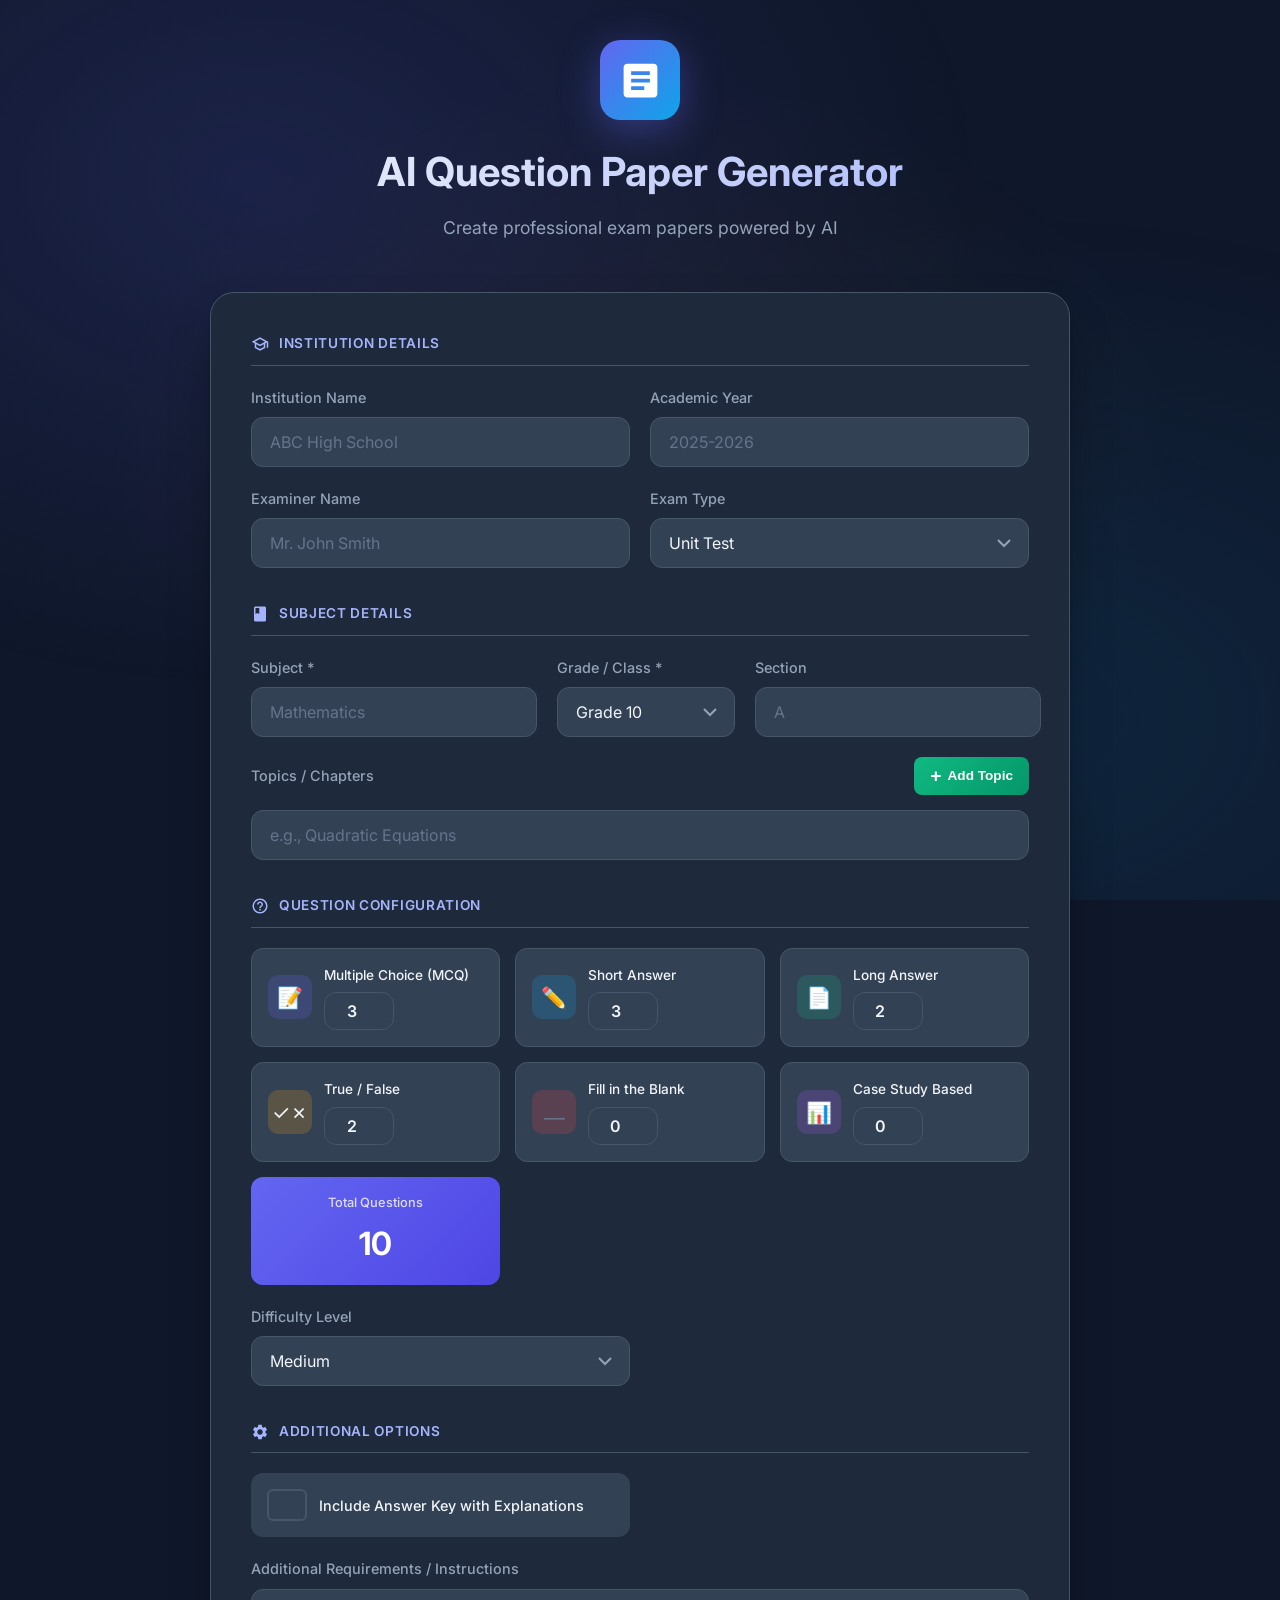
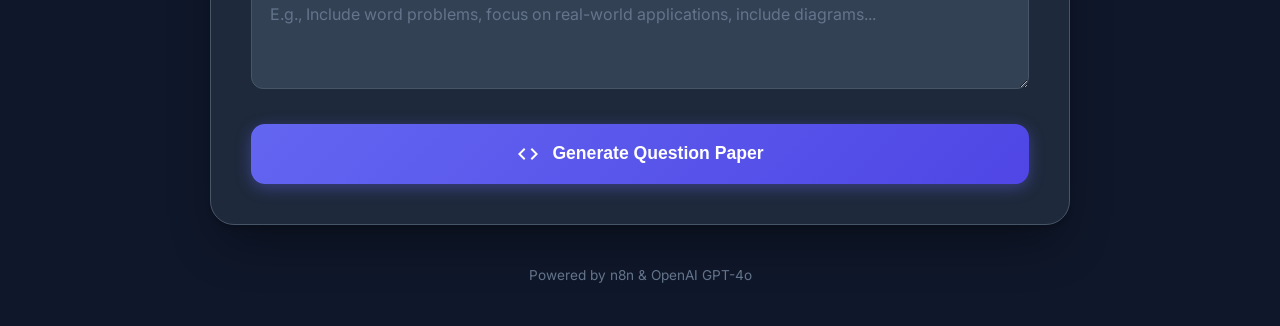
==== index.html @ 7b640a2a "Update webhook URL in index.html" ====
<!DOCTYPE html>
<html lang="en">

<head>
    <meta charset="UTF-8">
    <meta name="viewport" content="width=device-width, initial-scale=1.0">
    <title>AI Question Paper Generator</title>
    <link href="https://fonts.googleapis.com/css2?family=Inter:wght@300;400;500;600;700&display=swap" rel="stylesheet">
    <style>
        :root {
            --primary: #6366f1;
            --primary-dark: #4f46e5;
            --primary-light: #a5b4fc;
            --secondary: #0ea5e9;
            --accent: #f59e0b;
            --success: #10b981;
            --error: #ef4444;
            --bg-dark: #0f172a;
            --bg-card: #1e293b;
            --bg-input: #334155;
            --text-primary: #f1f5f9;
            --text-secondary: #94a3b8;
            --text-muted: #64748b;
            --border: #475569;
            --glow: rgba(99, 102, 241, 0.4);
        }

        * {
            margin: 0;
            padding: 0;
            box-sizing: border-box;
        }

        body {
            font-family: 'Inter', -apple-system, sans-serif;
            background: var(--bg-dark);
            min-height: 100vh;
            color: var(--text-primary);
            line-height: 1.6;
        }

        /* Animated Background */
        .bg-gradient {
            position: fixed;
            top: 0;
            left: 0;
            width: 100%;
            height: 100%;
            background:
                radial-gradient(ellipse at 20% 20%, rgba(99, 102, 241, 0.15) 0%, transparent 50%),
                radial-gradient(ellipse at 80% 80%, rgba(14, 165, 233, 0.1) 0%, transparent 50%),
                radial-gradient(ellipse at 50% 50%, rgba(245, 158, 11, 0.05) 0%, transparent 60%);
            z-index: -1;
            animation: gradientShift 15s ease infinite alternate;
        }

        @keyframes gradientShift {
            0% {
                opacity: 1;
            }

            50% {
                opacity: 0.8;
            }

            100% {
                opacity: 1;
            }
        }

        /* Container */
        .container {
            max-width: 900px;
            margin: 0 auto;
            padding: 40px 20px;
        }

        /* Header */
        .header {
            text-align: center;
            margin-bottom: 50px;
        }

        .logo {
            display: inline-flex;
            align-items: center;
            justify-content: center;
            width: 80px;
            height: 80px;
            background: linear-gradient(135deg, var(--primary) 0%, var(--secondary) 100%);
            border-radius: 20px;
            margin-bottom: 20px;
            box-shadow: 0 10px 40px var(--glow);
            animation: float 3s ease-in-out infinite;
        }

        @keyframes float {

            0%,
            100% {
                transform: translateY(0);
            }

            50% {
                transform: translateY(-10px);
            }
        }

        .logo svg {
            width: 45px;
            height: 45px;
            fill: white;
        }

        h1 {
            font-size: 2.5rem;
            font-weight: 700;
            background: linear-gradient(135deg, var(--text-primary) 0%, var(--primary-light) 100%);
            -webkit-background-clip: text;
            -webkit-text-fill-color: transparent;
            background-clip: text;
            margin-bottom: 10px;
        }

        .subtitle {
            color: var(--text-secondary);
            font-size: 1.1rem;
            font-weight: 400;
        }

        /* Card */
        .card {
            background: var(--bg-card);
            border-radius: 24px;
            padding: 40px;
            border: 1px solid var(--border);
            box-shadow:
                0 4px 6px -1px rgba(0, 0, 0, 0.2),
                0 25px 50px -12px rgba(0, 0, 0, 0.4);
        }

        /* Form Groups */
        .form-section {
            margin-bottom: 35px;
        }

        .section-title {
            display: flex;
            align-items: center;
            gap: 10px;
            font-size: 0.85rem;
            font-weight: 600;
            color: var(--primary-light);
            text-transform: uppercase;
            letter-spacing: 0.05em;
            margin-bottom: 20px;
            padding-bottom: 10px;
            border-bottom: 1px solid var(--border);
        }

        .section-title svg {
            width: 18px;
            height: 18px;
            fill: var(--primary-light);
        }

        .form-grid {
            display: grid;
            grid-template-columns: repeat(2, 1fr);
            gap: 20px;
        }

        .form-grid.three-col {
            grid-template-columns: repeat(3, 1fr);
        }

        @media (max-width: 640px) {

            .form-grid,
            .form-grid.three-col {
                grid-template-columns: 1fr;
            }
        }

        .form-group {
            display: flex;
            flex-direction: column;
            gap: 8px;
        }

        .form-group.full-width {
            grid-column: 1 / -1;
        }

        label {
            font-size: 0.9rem;
            font-weight: 500;
            color: var(--text-secondary);
        }

        input,
        select,
        textarea {
            padding: 14px 18px;
            background: var(--bg-input);
            border: 1px solid var(--border);
            border-radius: 12px;
            color: var(--text-primary);
            font-size: 1rem;
            font-family: inherit;
            transition: all 0.3s ease;
        }

        input:focus,
        select:focus,
        textarea:focus {
            outline: none;
            border-color: var(--primary);
            box-shadow: 0 0 0 4px var(--glow);
        }

        input::placeholder,
        textarea::placeholder {
            color: var(--text-muted);
        }

        select {
            cursor: pointer;
            appearance: none;
            background-image: url("data:image/svg+xml,%3Csvg xmlns='http://www.w3.org/2000/svg' width='24' height='24' viewBox='0 0 24 24' fill='none' stroke='%2394a3b8' stroke-width='2'%3E%3Cpolyline points='6,9 12,15 18,9'%3E%3C/polyline%3E%3C/svg%3E");
            background-repeat: no-repeat;
            background-position: right 12px center;
            padding-right: 45px;
        }

        textarea {
            resize: vertical;
            min-height: 100px;
        }

        /* Checkbox Group */
        .checkbox-group {
            display: flex;
            align-items: center;
            gap: 12px;
            padding: 16px;
            background: var(--bg-input);
            border-radius: 12px;
            cursor: pointer;
            transition: all 0.3s ease;
        }

        .checkbox-group:hover {
            background: rgba(99, 102, 241, 0.1);
        }

        .checkbox-group input[type="checkbox"] {
            appearance: none;
            width: 24px;
            height: 24px;
            border: 2px solid var(--border);
            border-radius: 6px;
            cursor: pointer;
            position: relative;
            transition: all 0.2s ease;
        }

        .checkbox-group input[type="checkbox"]:checked {
            background: var(--primary);
            border-color: var(--primary);
        }

        .checkbox-group input[type="checkbox"]:checked::after {
            content: '✓';
            position: absolute;
            color: white;
            font-size: 14px;
            font-weight: 700;
            top: 50%;
            left: 50%;
            transform: translate(-50%, -50%);
        }

        .checkbox-group label {
            cursor: pointer;
            color: var(--text-primary);
        }

        /* Question Types Grid */
        .question-types-grid {
            display: grid;
            grid-template-columns: repeat(3, 1fr);
            gap: 15px;
        }

        @media (max-width: 768px) {
            .question-types-grid {
                grid-template-columns: repeat(2, 1fr);
            }
        }

        @media (max-width: 480px) {
            .question-types-grid {
                grid-template-columns: 1fr;
            }
        }

        .question-type-item {
            display: flex;
            align-items: center;
            gap: 12px;
            padding: 16px;
            background: var(--bg-input);
            border: 1px solid var(--border);
            border-radius: 12px;
            transition: all 0.3s ease;
        }

        .question-type-item:hover {
            border-color: var(--primary);
            background: rgba(99, 102, 241, 0.05);
        }

        .qt-icon {
            width: 44px;
            height: 44px;
            display: flex;
            align-items: center;
            justify-content: center;
            border-radius: 10px;
            font-size: 1.3rem;
            flex-shrink: 0;
        }

        .qt-icon.mcq {
            background: rgba(99, 102, 241, 0.2);
        }

        .qt-icon.short {
            background: rgba(14, 165, 233, 0.2);
        }

        .qt-icon.long {
            background: rgba(16, 185, 129, 0.2);
        }

        .qt-icon.truefalse {
            background: rgba(245, 158, 11, 0.2);
        }

        .qt-icon.fillblank {
            background: rgba(239, 68, 68, 0.2);
            font-size: 0.9rem;
            font-weight: 700;
            color: var(--text-muted);
        }

        .qt-icon.casestudy {
            background: rgba(168, 85, 247, 0.2);
        }

        /* Topics Section */
        .topics-section {
            margin-top: 20px;
        }

        .topics-header {
            display: flex;
            justify-content: space-between;
            align-items: center;
            margin-bottom: 15px;
        }

        .topics-header label {
            font-size: 0.9rem;
            font-weight: 500;
            color: var(--text-secondary);
        }

        .add-topic-btn {
            display: flex;
            align-items: center;
            gap: 6px;
            padding: 8px 16px;
            background: linear-gradient(135deg, var(--success) 0%, #059669 100%);
            border: none;
            border-radius: 8px;
            color: white;
            font-size: 0.85rem;
            font-weight: 600;
            cursor: pointer;
            transition: all 0.3s ease;
        }

        .add-topic-btn:hover {
            transform: translateY(-2px);
            box-shadow: 0 4px 12px rgba(16, 185, 129, 0.4);
        }

        .add-topic-btn span {
            font-size: 1.2rem;
            font-weight: 700;
        }

        .topic-row {
            display: flex;
            align-items: center;
            gap: 12px;
            margin-bottom: 12px;
            animation: slideIn 0.3s ease;
        }

        @keyframes slideIn {
            from {
                opacity: 0;
                transform: translateX(-20px);
            }

            to {
                opacity: 1;
                transform: translateX(0);
            }
        }

        .topic-row .topic-input {
            flex: 1;
            padding: 14px 18px;
        }

        .weightage-container {
            display: flex;
            align-items: center;
            gap: 4px;
        }

        .weightage-input {
            width: 70px;
            padding: 14px 10px;
            text-align: center;
            font-weight: 600;
        }

        .weightage-label {
            color: var(--text-muted);
            font-weight: 600;
        }

        .remove-topic-btn {
            width: 40px;
            height: 40px;
            display: flex;
            align-items: center;
            justify-content: center;
            background: rgba(239, 68, 68, 0.1);
            border: 1px solid rgba(239, 68, 68, 0.3);
            border-radius: 8px;
            color: var(--error);
            font-size: 1.5rem;
            cursor: pointer;
            transition: all 0.2s ease;
        }

        .remove-topic-btn:hover {
            background: var(--error);
            color: white;
        }

        .weightage-total {
            display: flex;
            justify-content: flex-end;
            align-items: center;
            gap: 8px;
            padding: 12px 16px;
            background: rgba(99, 102, 241, 0.1);
            border-radius: 8px;
            font-size: 0.9rem;
            font-weight: 600;
            color: var(--primary-light);
        }

        .weightage-total #totalWeightage {
            font-size: 1.1rem;
        }

        .qt-info {
            display: flex;
            flex-direction: column;
            gap: 6px;
            flex: 1;
        }

        .qt-info label {
            font-size: 0.85rem;
            font-weight: 500;
            color: var(--text-primary);
        }

        .qt-info input {
            width: 70px;
            padding: 8px 12px;
            text-align: center;
            font-size: 1rem;
            font-weight: 600;
        }

        .question-type-total {
            display: flex;
            flex-direction: column;
            align-items: center;
            justify-content: center;
            padding: 16px;
            background: linear-gradient(135deg, var(--primary) 0%, var(--primary-dark) 100%);
            border-radius: 12px;
            text-align: center;
        }

        .total-label {
            font-size: 0.8rem;
            font-weight: 500;
            color: rgba(255, 255, 255, 0.8);
            margin-bottom: 4px;
        }

        .total-value {
            font-size: 2rem;
            font-weight: 700;
            color: white;
        }

        /* Difficulty Mix */
        .difficulty-mix {
            display: grid;
            grid-template-columns: repeat(3, 1fr);
            gap: 15px;
            padding: 20px;
            background: rgba(99, 102, 241, 0.05);
            border-radius: 12px;
            border: 1px dashed var(--border);
        }

        .difficulty-item {
            display: flex;
            flex-direction: column;
            gap: 8px;
            align-items: center;
        }

        .difficulty-item label {
            font-size: 0.8rem;
            font-weight: 600;
        }

        .difficulty-item.easy label {
            color: #10b981;
        }

        .difficulty-item.medium label {
            color: #f59e0b;
        }

        .difficulty-item.hard label {
            color: #ef4444;
        }

        .difficulty-item input {
            width: 80px;
            text-align: center;
            padding: 10px;
        }

        /* Toggle Switch */
        .toggle-container {
            display: flex;
            align-items: center;
            gap: 12px;
        }

        .toggle {
            position: relative;
            width: 50px;
            height: 26px;
            background: var(--bg-input);
            border-radius: 13px;
            cursor: pointer;
            transition: background 0.3s ease;
        }

        .toggle::after {
            content: '';
            position: absolute;
            width: 20px;
            height: 20px;
            background: var(--text-muted);
            border-radius: 50%;
            top: 3px;
            left: 3px;
            transition: all 0.3s ease;
        }

        .toggle.active {
            background: var(--primary);
        }

        .toggle.active::after {
            left: 27px;
            background: white;
        }

        /* Submit Button */
        .submit-btn {
            width: 100%;
            padding: 18px 40px;
            font-size: 1.1rem;
            font-weight: 600;
            color: white;
            background: linear-gradient(135deg, var(--primary) 0%, var(--primary-dark) 100%);
            border: none;
            border-radius: 14px;
            cursor: pointer;
            transition: all 0.3s ease;
            display: flex;
            align-items: center;
            justify-content: center;
            gap: 12px;
            margin-top: 10px;
            box-shadow: 0 4px 15px var(--glow);
        }

        .submit-btn:hover:not(:disabled) {
            transform: translateY(-2px);
            box-shadow: 0 8px 25px var(--glow);
        }

        .submit-btn:active:not(:disabled) {
            transform: translateY(0);
        }

        .submit-btn:disabled {
            opacity: 0.6;
            cursor: not-allowed;
        }

        .submit-btn svg {
            width: 24px;
            height: 24px;
            fill: white;
        }

        /* Loading Spinner */
        .spinner {
            width: 24px;
            height: 24px;
            border: 3px solid rgba(255, 255, 255, 0.3);
            border-top-color: white;
            border-radius: 50%;
            animation: spin 0.8s linear infinite;
        }

        @keyframes spin {
            to {
                transform: rotate(360deg);
            }
        }

        /* Result Card */
        .result-card {
            margin-top: 30px;
            padding: 25px;
            border-radius: 16px;
            animation: slideUp 0.5s ease;
            display: none;
        }

        @keyframes slideUp {
            from {
                opacity: 0;
                transform: translateY(20px);
            }

            to {
                opacity: 1;
                transform: translateY(0);
            }
        }

        .result-card.success {
            background: linear-gradient(135deg, rgba(16, 185, 129, 0.1) 0%, rgba(16, 185, 129, 0.05) 100%);
            border: 1px solid rgba(16, 185, 129, 0.3);
            display: block;
        }

        .result-card.error {
            background: linear-gradient(135deg, rgba(239, 68, 68, 0.1) 0%, rgba(239, 68, 68, 0.05) 100%);
            border: 1px solid rgba(239, 68, 68, 0.3);
            display: block;
        }

        .result-header {
            display: flex;
            align-items: center;
            gap: 12px;
            margin-bottom: 20px;
        }

        .result-icon {
            width: 48px;
            height: 48px;
            border-radius: 12px;
            display: flex;
            align-items: center;
            justify-content: center;
        }

        .result-icon.success {
            background: rgba(16, 185, 129, 0.2);
        }

        .result-icon.error {
            background: rgba(239, 68, 68, 0.2);
        }

        .result-icon svg {
            width: 28px;
            height: 28px;
        }

        .result-title {
            font-size: 1.25rem;
            font-weight: 600;
        }

        .result-title.success {
            color: var(--success);
        }

        .result-title.error {
            color: var(--error);
        }

        .result-details {
            display: grid;
            grid-template-columns: repeat(2, 1fr);
            gap: 15px;
        }

        .result-item {
            padding: 15px;
            background: rgba(0, 0, 0, 0.2);
            border-radius: 10px;
        }

        .result-label {
            font-size: 0.8rem;
            color: var(--text-muted);
            margin-bottom: 5px;
        }

        .result-value {
            color: var(--text-primary);
            font-weight: 500;
            word-break: break-all;
        }

        .result-value a {
            color: var(--primary-light);
            text-decoration: none;
        }

        .result-value a:hover {
            text-decoration: underline;
        }

        /* Webhook URL Input */
        .webhook-config {
            background: rgba(245, 158, 11, 0.1);
            border: 1px solid rgba(245, 158, 11, 0.3);
            border-radius: 12px;
            padding: 20px;
            margin-bottom: 30px;
        }

        .webhook-config label {
            color: var(--accent);
        }

        .webhook-hint {
            font-size: 0.8rem;
            color: var(--text-muted);
            margin-top: 8px;
        }

        /* Footer */
        .footer {
            text-align: center;
            margin-top: 40px;
            color: var(--text-muted);
            font-size: 0.85rem;
        }

        .footer a {
            color: var(--primary-light);
            text-decoration: none;
        }
    </style>
</head>

<body>
    <div class="bg-gradient"></div>

    <div class="container">
        <header class="header">
            <div class="logo">
                <svg viewBox="0 0 24 24" xmlns="http://www.w3.org/2000/svg">
                    <path
                        d="M19 3H5c-1.1 0-2 .9-2 2v14c0 1.1.9 2 2 2h14c1.1 0 2-.9 2-2V5c0-1.1-.9-2-2-2zm-5 14H7v-2h7v2zm3-4H7v-2h10v2zm0-4H7V7h10v2z" />
                </svg>
            </div>
            <h1>AI Question Paper Generator</h1>
            <p class="subtitle">Create professional exam papers powered by AI</p>
        </header>

        <div class="card">
            <form id="questionPaperForm">

                <!-- Institution Details -->
                <div class="form-section">
                    <h3 class="section-title">
                        <svg viewBox="0 0 24 24">
                            <path
                                d="M12 3L1 9l4 2.18v6L12 21l7-3.82v-6l2-1.09V17h2V9L12 3zm6.82 6L12 12.72 5.18 9 12 5.28 18.82 9zM17 15.99l-5 2.73-5-2.73v-3.72L12 15l5-2.73v3.72z" />
                        </svg>
                        Institution Details
                    </h3>
                    <div class="form-grid">
                        <div class="form-group">
                            <label for="institution">Institution Name</label>
                            <input type="text" id="institution" name="institution" placeholder="ABC High School">
                        </div>
                        <div class="form-group">
                            <label for="academicYear">Academic Year</label>
                            <input type="text" id="academicYear" name="academicYear" placeholder="2025-2026">
                        </div>
                        <div class="form-group">
                            <label for="examinerName">Examiner Name</label>
                            <input type="text" id="examinerName" name="examinerName" placeholder="Mr. John Smith">
                        </div>
                        <div class="form-group">
                            <label for="examType">Exam Type</label>
                            <select id="examType" name="examType">
                                <option value="Unit Test">Unit Test</option>
                                <option value="Quiz">Quiz</option>
                                <option value="Mid-term Examination">Mid-term Examination</option>
                                <option value="Final Examination">Final Examination</option>
                                <option value="Practice Test">Practice Test</option>
                            </select>
                        </div>
                    </div>
                </div>

                <!-- Subject Details -->
                <div class="form-section">
                    <h3 class="section-title">
                        <svg viewBox="0 0 24 24">
                            <path
                                d="M18 2H6c-1.1 0-2 .9-2 2v16c0 1.1.9 2 2 2h12c1.1 0 2-.9 2-2V4c0-1.1-.9-2-2-2zM6 4h5v8l-2.5-1.5L6 12V4z" />
                        </svg>
                        Subject Details
                    </h3>
                    <div class="form-grid three-col">
                        <div class="form-group">
                            <label for="subject">Subject *</label>
                            <input type="text" id="subject" name="subject" placeholder="Mathematics" required>
                        </div>
                        <div class="form-group">
                            <label for="grade">Grade / Class *</label>
                            <select id="grade" name="grade" required>
                                <option value="Grade 1">Grade 1</option>
                                <option value="Grade 2">Grade 2</option>
                                <option value="Grade 3">Grade 3</option>
                                <option value="Grade 4">Grade 4</option>
                                <option value="Grade 5">Grade 5</option>
                                <option value="Grade 6">Grade 6</option>
                                <option value="Grade 7">Grade 7</option>
                                <option value="Grade 8">Grade 8</option>
                                <option value="Grade 9">Grade 9</option>
                                <option value="Grade 10" selected>Grade 10</option>
                                <option value="Grade 11">Grade 11</option>
                                <option value="Grade 12">Grade 12</option>
                                <option value="Undergraduate">Undergraduate</option>
                                <option value="Postgraduate">Postgraduate</option>
                            </select>
                        </div>
                        <div class="form-group">
                            <label for="section">Section</label>
                            <input type="text" id="section" name="section" placeholder="A">
                        </div>
                    </div>

                    <!-- Topics/Chapters Section -->
                    <div class="topics-section">
                        <div class="topics-header">
                            <label>Topics / Chapters</label>
                            <button type="button" class="add-topic-btn" id="addTopicBtn">
                                <span>+</span> Add Topic
                            </button>
                        </div>
                        <div id="topicsContainer">
                            <div class="topic-row" data-index="0">
                                <input type="text" class="topic-input" placeholder="e.g., Quadratic Equations" value="">
                                <div class="weightage-container" style="display: none;">
                                    <input type="number" class="weightage-input" value="100" min="0" max="100">
                                    <span class="weightage-label">%</span>
                                </div>
                                <button type="button" class="remove-topic-btn" style="display: none;">×</button>
                            </div>
                        </div>
                        <div class="weightage-total" id="weightageTotalRow" style="display: none;">
                            <span>Total Weightage:</span>
                            <span id="totalWeightage">100</span>%
                        </div>
                    </div>
                </div>

                <!-- Question Configuration -->
                <div class="form-section">
                    <h3 class="section-title">
                        <svg viewBox="0 0 24 24">
                            <path
                                d="M11 18h2v-2h-2v2zm1-16C6.48 2 2 6.48 2 12s4.48 10 10 10 10-4.48 10-10S17.52 2 12 2zm0 18c-4.41 0-8-3.59-8-8s3.59-8 8-8 8 3.59 8 8-3.59 8-8 8zm0-14c-2.21 0-4 1.79-4 4h2c0-1.1.9-2 2-2s2 .9 2 2c0 2-3 1.75-3 5h2c0-2.25 3-2.5 3-5 0-2.21-1.79-4-4-4z" />
                        </svg>
                        Question Configuration
                    </h3>

                    <!-- Question Types with Count -->
                    <div class="question-types-grid">
                        <div class="question-type-item">
                            <div class="qt-icon mcq">📝</div>
                            <div class="qt-info">
                                <label for="mcqCount">Multiple Choice (MCQ)</label>
                                <input type="number" id="mcqCount" name="mcqCount" value="3" min="0" max="20">
                            </div>
                        </div>
                        <div class="question-type-item">
                            <div class="qt-icon short">✏️</div>
                            <div class="qt-info">
                                <label for="shortAnswerCount">Short Answer</label>
                                <input type="number" id="shortAnswerCount" name="shortAnswerCount" value="3" min="0"
                                    max="20">
                            </div>
                        </div>
                        <div class="question-type-item">
                            <div class="qt-icon long">📄</div>
                            <div class="qt-info">
                                <label for="longAnswerCount">Long Answer</label>
                                <input type="number" id="longAnswerCount" name="longAnswerCount" value="2" min="0"
                                    max="20">
                            </div>
                        </div>
                        <div class="question-type-item">
                            <div class="qt-icon truefalse">✓✗</div>
                            <div class="qt-info">
                                <label for="trueFalseCount">True / False</label>
                                <input type="number" id="trueFalseCount" name="trueFalseCount" value="2" min="0"
                                    max="20">
                            </div>
                        </div>
                        <div class="question-type-item">
                            <div class="qt-icon fillblank">___</div>
                            <div class="qt-info">
                                <label for="fillBlankCount">Fill in the Blank</label>
                                <input type="number" id="fillBlankCount" name="fillBlankCount" value="0" min="0"
                                    max="20">
                            </div>
                        </div>
                        <div class="question-type-item">
                            <div class="qt-icon casestudy">📊</div>
                            <div class="qt-info">
                                <label for="caseStudyCount">Case Study Based</label>
                                <input type="number" id="caseStudyCount" name="caseStudyCount" value="0" min="0"
                                    max="10">
                            </div>
                        </div>
                        <div class="question-type-total">
                            <div class="total-label">Total Questions</div>
                            <div class="total-value" id="totalQuestionsDisplay">10</div>
                        </div>
                    </div>

                    <div class="form-grid" style="margin-top: 20px;">
                        <div class="form-group">
                            <label for="difficulty">Difficulty Level</label>
                            <select id="difficulty" name="difficulty">
                                <option value="Easy">Easy</option>
                                <option value="Medium" selected>Medium</option>
                                <option value="Hard">Hard</option>
                                <option value="Mixed">Mixed (Custom %)</option>
                            </select>
                        </div>
                    </div>

                    <!-- Difficulty Mix (hidden by default) -->
                    <div class="difficulty-mix" id="difficultyMixSection" style="display: none; margin-top: 20px;">
                        <div class="difficulty-item easy">
                            <label>🟢 Easy %</label>
                            <input type="number" id="easyPercent" value="30" min="0" max="100">
                        </div>
                        <div class="difficulty-item medium">
                            <label>🟡 Medium %</label>
                            <input type="number" id="mediumPercent" value="50" min="0" max="100">
                        </div>
                        <div class="difficulty-item hard">
                            <label>🔴 Hard %</label>
                            <input type="number" id="hardPercent" value="20" min="0" max="100">
                        </div>
                    </div>
                </div>

                <!-- Additional Options -->
                <div class="form-section">
                    <h3 class="section-title">
                        <svg viewBox="0 0 24 24">
                            <path
                                d="M19.14 12.94c.04-.31.06-.63.06-.94 0-.31-.02-.63-.06-.94l2.03-1.58c.18-.14.23-.41.12-.61l-1.92-3.32c-.12-.22-.37-.29-.59-.22l-2.39.96c-.5-.38-1.03-.7-1.62-.94l-.36-2.54c-.04-.24-.24-.41-.48-.41h-3.84c-.24 0-.43.17-.47.41l-.36 2.54c-.59.24-1.13.57-1.62.94l-2.39-.96c-.22-.08-.47 0-.59.22L2.74 8.87c-.12.21-.08.47.12.61l2.03 1.58c-.04.31-.06.63-.06.94s.02.63.06.94l-2.03 1.58c-.18.14-.23.41-.12.61l1.92 3.32c.12.22.37.29.59.22l2.39-.96c.5.38 1.03.7 1.62.94l.36 2.54c.05.24.24.41.48.41h3.84c.24 0 .44-.17.47-.41l.36-2.54c.59-.24 1.13-.56 1.62-.94l2.39.96c.22.08.47 0 .59-.22l1.92-3.32c.12-.22.07-.47-.12-.61l-2.01-1.58zM12 15.6c-1.98 0-3.6-1.62-3.6-3.6s1.62-3.6 3.6-3.6 3.6 1.62 3.6 3.6-1.62 3.6-3.6 3.6z" />
                        </svg>
                        Additional Options
                    </h3>
                    <div class="form-grid">
                        <div class="checkbox-group" onclick="toggleCheckbox('includeAnswers')">
                            <input type="checkbox" id="includeAnswers" name="includeAnswers">
                            <label for="includeAnswers">Include Answer Key with Explanations</label>
                        </div>
                    </div>
                    <div class="form-group full-width" style="margin-top: 20px;">
                        <label for="requirements">Additional Requirements / Instructions</label>
                        <textarea id="requirements" name="requirements"
                            placeholder="E.g., Include word problems, focus on real-world applications, include diagrams..."></textarea>
                    </div>
                </div>

                <!-- Submit Button -->
                <button type="submit" class="submit-btn" id="submitBtn">
                    <svg viewBox="0 0 24 24">
                        <path
                            d="M9.4 16.6L4.8 12l4.6-4.6L8 6l-6 6 6 6 1.4-1.4zm5.2 0l4.6-4.6-4.6-4.6L16 6l6 6-6 6-1.4-1.4z" />
                    </svg>
                    Generate Question Paper
                </button>
            </form>

            <!-- Result Section -->
            <div id="resultCard" class="result-card"></div>
        </div>

        <footer class="footer">
            <p>Powered by n8n & OpenAI GPT-4o</p>
        </footer>
    </div>

    <script>
        // ========================================
        // CONFIGURE YOUR WEBHOOK URL HERE
        // ========================================
        const WEBHOOK_URL = 'https://gurukulolympiad.app.n8n.cloud/webhook/generate-question-paper';
        // ========================================

        // Toggle difficulty mix visibility
        document.getElementById('difficulty').addEventListener('change', function () {
            const mixSection = document.getElementById('difficultyMixSection');
            mixSection.style.display = this.value === 'Mixed' ? 'grid' : 'none';
        });

        // Checkbox toggle helper
        function toggleCheckbox(id) {
            const checkbox = document.getElementById(id);
            checkbox.checked = !checkbox.checked;
        }

        // Calculate total questions
        function updateTotalQuestions() {
            const mcq = parseInt(document.getElementById('mcqCount').value) || 0;
            const short = parseInt(document.getElementById('shortAnswerCount').value) || 0;
            const long = parseInt(document.getElementById('longAnswerCount').value) || 0;
            const trueFalse = parseInt(document.getElementById('trueFalseCount').value) || 0;
            const fillBlank = parseInt(document.getElementById('fillBlankCount').value) || 0;
            const caseStudy = parseInt(document.getElementById('caseStudyCount').value) || 0;
            const total = mcq + short + long + trueFalse + fillBlank + caseStudy;
            document.getElementById('totalQuestionsDisplay').textContent = total;
            return total;
        }

        // Add listeners to all question type inputs
        ['mcqCount', 'shortAnswerCount', 'longAnswerCount', 'trueFalseCount', 'fillBlankCount', 'caseStudyCount'].forEach(id => {
            document.getElementById(id).addEventListener('input', updateTotalQuestions);
        });

        // ========================================
        // TOPICS MANAGEMENT
        // ========================================
        let topicIndex = 1;

        function updateTopicsUI() {
            const container = document.getElementById('topicsContainer');
            const rows = container.querySelectorAll('.topic-row');
            const count = rows.length;
            const showWeightage = count > 1;

            rows.forEach(row => {
                const weightageContainer = row.querySelector('.weightage-container');
                const removeBtn = row.querySelector('.remove-topic-btn');

                weightageContainer.style.display = showWeightage ? 'flex' : 'none';
                removeBtn.style.display = showWeightage ? 'flex' : 'none';
            });

            document.getElementById('weightageTotalRow').style.display = showWeightage ? 'flex' : 'none';
            updateWeightageTotal();
        }

        function updateWeightageTotal() {
            const inputs = document.querySelectorAll('.weightage-input');
            let total = 0;
            inputs.forEach(input => {
                total += parseInt(input.value) || 0;
            });
            const display = document.getElementById('totalWeightage');
            display.textContent = total;
            display.style.color = total === 100 ? '#10b981' : '#ef4444';
        }

        function addTopic() {
            const container = document.getElementById('topicsContainer');
            const newRow = document.createElement('div');
            newRow.className = 'topic-row';
            newRow.dataset.index = topicIndex++;
            newRow.innerHTML = `
                <input type="text" class="topic-input" placeholder="e.g., Linear Equations" value="">
                <div class="weightage-container">
                    <input type="number" class="weightage-input" value="0" min="0" max="100">
                    <span class="weightage-label">%</span>
                </div>
                <button type="button" class="remove-topic-btn">×</button>
            `;

            container.appendChild(newRow);

            // Add event listeners
            newRow.querySelector('.remove-topic-btn').addEventListener('click', () => removeTopic(newRow));
            newRow.querySelector('.weightage-input').addEventListener('input', updateWeightageTotal);

            updateTopicsUI();
        }

        function removeTopic(row) {
            row.remove();
            updateTopicsUI();
        }

        // Initialize topic event listeners
        document.getElementById('addTopicBtn').addEventListener('click', addTopic);
        document.querySelector('.topic-row .remove-topic-btn').addEventListener('click', function () {
            removeTopic(this.closest('.topic-row'));
        });
        document.querySelector('.weightage-input').addEventListener('input', updateWeightageTotal);

        // Get all topics with weightage
        function getTopics() {
            const rows = document.querySelectorAll('.topic-row');
            const topics = [];
            rows.forEach(row => {
                const topic = row.querySelector('.topic-input').value.trim();
                const weightage = parseInt(row.querySelector('.weightage-input').value) || 0;
                if (topic) {
                    topics.push({ topic, weightage });
                }
            });
            return topics;
        }

        // Form submission
        document.getElementById('questionPaperForm').addEventListener('submit', async function (e) {
            e.preventDefault();

            const submitBtn = document.getElementById('submitBtn');
            const resultCard = document.getElementById('resultCard');

            // Disable button and show loading
            submitBtn.disabled = true;
            submitBtn.innerHTML = '<div class="spinner"></div> Generating...';
            resultCard.className = 'result-card';
            resultCard.style.display = 'none';

            // Build question types breakdown
            const questionTypeBreakdown = {
                mcq: parseInt(document.getElementById('mcqCount').value) || 0,
                shortAnswer: parseInt(document.getElementById('shortAnswerCount').value) || 0,
                longAnswer: parseInt(document.getElementById('longAnswerCount').value) || 0,
                trueFalse: parseInt(document.getElementById('trueFalseCount').value) || 0,
                fillBlank: parseInt(document.getElementById('fillBlankCount').value) || 0,
                caseStudy: parseInt(document.getElementById('caseStudyCount').value) || 0
            };

            // Build question types string for AI prompt
            const questionTypesArray = [];
            if (questionTypeBreakdown.mcq > 0) questionTypesArray.push(`${questionTypeBreakdown.mcq} MCQ`);
            if (questionTypeBreakdown.shortAnswer > 0) questionTypesArray.push(`${questionTypeBreakdown.shortAnswer} Short Answer`);
            if (questionTypeBreakdown.longAnswer > 0) questionTypesArray.push(`${questionTypeBreakdown.longAnswer} Long Answer`);
            if (questionTypeBreakdown.trueFalse > 0) questionTypesArray.push(`${questionTypeBreakdown.trueFalse} True/False`);
            if (questionTypeBreakdown.fillBlank > 0) questionTypesArray.push(`${questionTypeBreakdown.fillBlank} Fill in the Blank`);
            if (questionTypeBreakdown.caseStudy > 0) questionTypesArray.push(`${questionTypeBreakdown.caseStudy} Case Study Based`);

            // Get topics with weightage
            const topics = getTopics();
            const topicString = topics.length > 1
                ? topics.map(t => `${t.topic} (${t.weightage}%)`).join(', ')
                : topics[0]?.topic || '';

            // Build payload
            const payload = {
                subject: document.getElementById('subject').value,
                grade: document.getElementById('grade').value,
                topics: topics,
                topic: topicString,
                questionCount: updateTotalQuestions(),
                questionTypeBreakdown: questionTypeBreakdown,
                questionTypes: questionTypesArray.join(', '),
                difficulty: document.getElementById('difficulty').value,
                includeAnswers: document.getElementById('includeAnswers').checked,
                requirements: document.getElementById('requirements').value,
                examType: document.getElementById('examType').value,
                institution: document.getElementById('institution').value,
                examinerName: document.getElementById('examinerName').value,
                academicYear: document.getElementById('academicYear').value,
                section: document.getElementById('section').value
            };

            // Add difficulty mix if selected
            if (document.getElementById('difficulty').value === 'Mixed') {
                payload.difficultyMix = {
                    Easy: parseInt(document.getElementById('easyPercent').value),
                    Medium: parseInt(document.getElementById('mediumPercent').value),
                    Hard: parseInt(document.getElementById('hardPercent').value)
                };
            }

            try {
                const response = await fetch(WEBHOOK_URL, {
                    method: 'POST',
                    headers: {
                        'Content-Type': 'application/json'
                    },
                    body: JSON.stringify(payload)
                });

                const data = await response.json();

                if (response.ok && data.success) {
                    resultCard.className = 'result-card success';
                    resultCard.innerHTML = `
                        <div class="result-header">
                            <div class="result-icon success">
                                <svg fill="#10b981" viewBox="0 0 24 24"><path d="M9 16.17L4.83 12l-1.42 1.41L9 19 21 7l-1.41-1.41z"/></svg>
                            </div>
                            <div class="result-title success">Question Paper Generated!</div>
                        </div>
                        <div class="result-details">
                            <div class="result-item">
                                <div class="result-label">File Name</div>
                                <div class="result-value">${data.data?.fileName || 'N/A'}</div>
                            </div>
                            <div class="result-item">
                                <div class="result-label">Total Marks</div>
                                <div class="result-value">${data.statistics?.totalMarks || 'N/A'}</div>
                            </div>
                            <div class="result-item">
                                <div class="result-label">Duration</div>
                                <div class="result-value">${data.statistics?.duration || 'N/A'}</div>
                            </div>
                            <div class="result-item">
                                <div class="result-label">Generated At</div>
                                <div class="result-value">${new Date(data.generatedAt).toLocaleString() || 'N/A'}</div>
                            </div>
                            ${data.data?.googleDriveUrl ? `
                            <div class="result-item" style="grid-column: 1 / -1;">
                                <div class="result-label">Google Drive Link</div>
                                <div class="result-value"><a href="${data.data.googleDriveUrl}" target="_blank">📄 Open in Google Drive</a></div>
                            </div>` : ''}
                            ${data.data?.downloadUrl ? `
                            <div class="result-item" style="grid-column: 1 / -1;">
                                <div class="result-label">Download Link</div>
                                <div class="result-value"><a href="${data.data.downloadUrl}" target="_blank">⬇️ Download Question Paper</a></div>
                            </div>` : ''}
                        </div>
                    `;
                } else {
                    throw new Error(data.error || data.message || 'Failed to generate question paper');
                }
            } catch (error) {
                resultCard.className = 'result-card error';
                resultCard.innerHTML = `
                    <div class="result-header">
                        <div class="result-icon error">
                            <svg fill="#ef4444" viewBox="0 0 24 24"><path d="M12 2C6.48 2 2 6.48 2 12s4.48 10 10 10 10-4.48 10-10S17.52 2 12 2zm1 15h-2v-2h2v2zm0-4h-2V7h2v6z"/></svg>
                        </div>
                        <div class="result-title error">Generation Failed</div>
                    </div>
                    <div class="result-details">
                        <div class="result-item" style="grid-column: 1 / -1;">
                            <div class="result-label">Error</div>
                            <div class="result-value">${error.message}</div>
                        </div>
                        <div class="result-item" style="grid-column: 1 / -1;">
                            <div class="result-label">Troubleshooting</div>
                            <div class="result-value">
                                1. Check that your n8n workflow is active<br>
                                2. Verify the webhook URL is correct<br>
                                3. Ensure CORS is enabled on your n8n instance
                            </div>
                        </div>
                    </div>
                `;
            } finally {
                submitBtn.disabled = false;
                submitBtn.innerHTML = `
                    <svg viewBox="0 0 24 24"><path fill="white" d="M9.4 16.6L4.8 12l4.6-4.6L8 6l-6 6 6 6 1.4-1.4zm5.2 0l4.6-4.6-4.6-4.6L16 6l6 6-6 6-1.4-1.4z"/></svg>
                    Generate Question Paper
                `;
            }
        });
    </script>
</body>

</html>
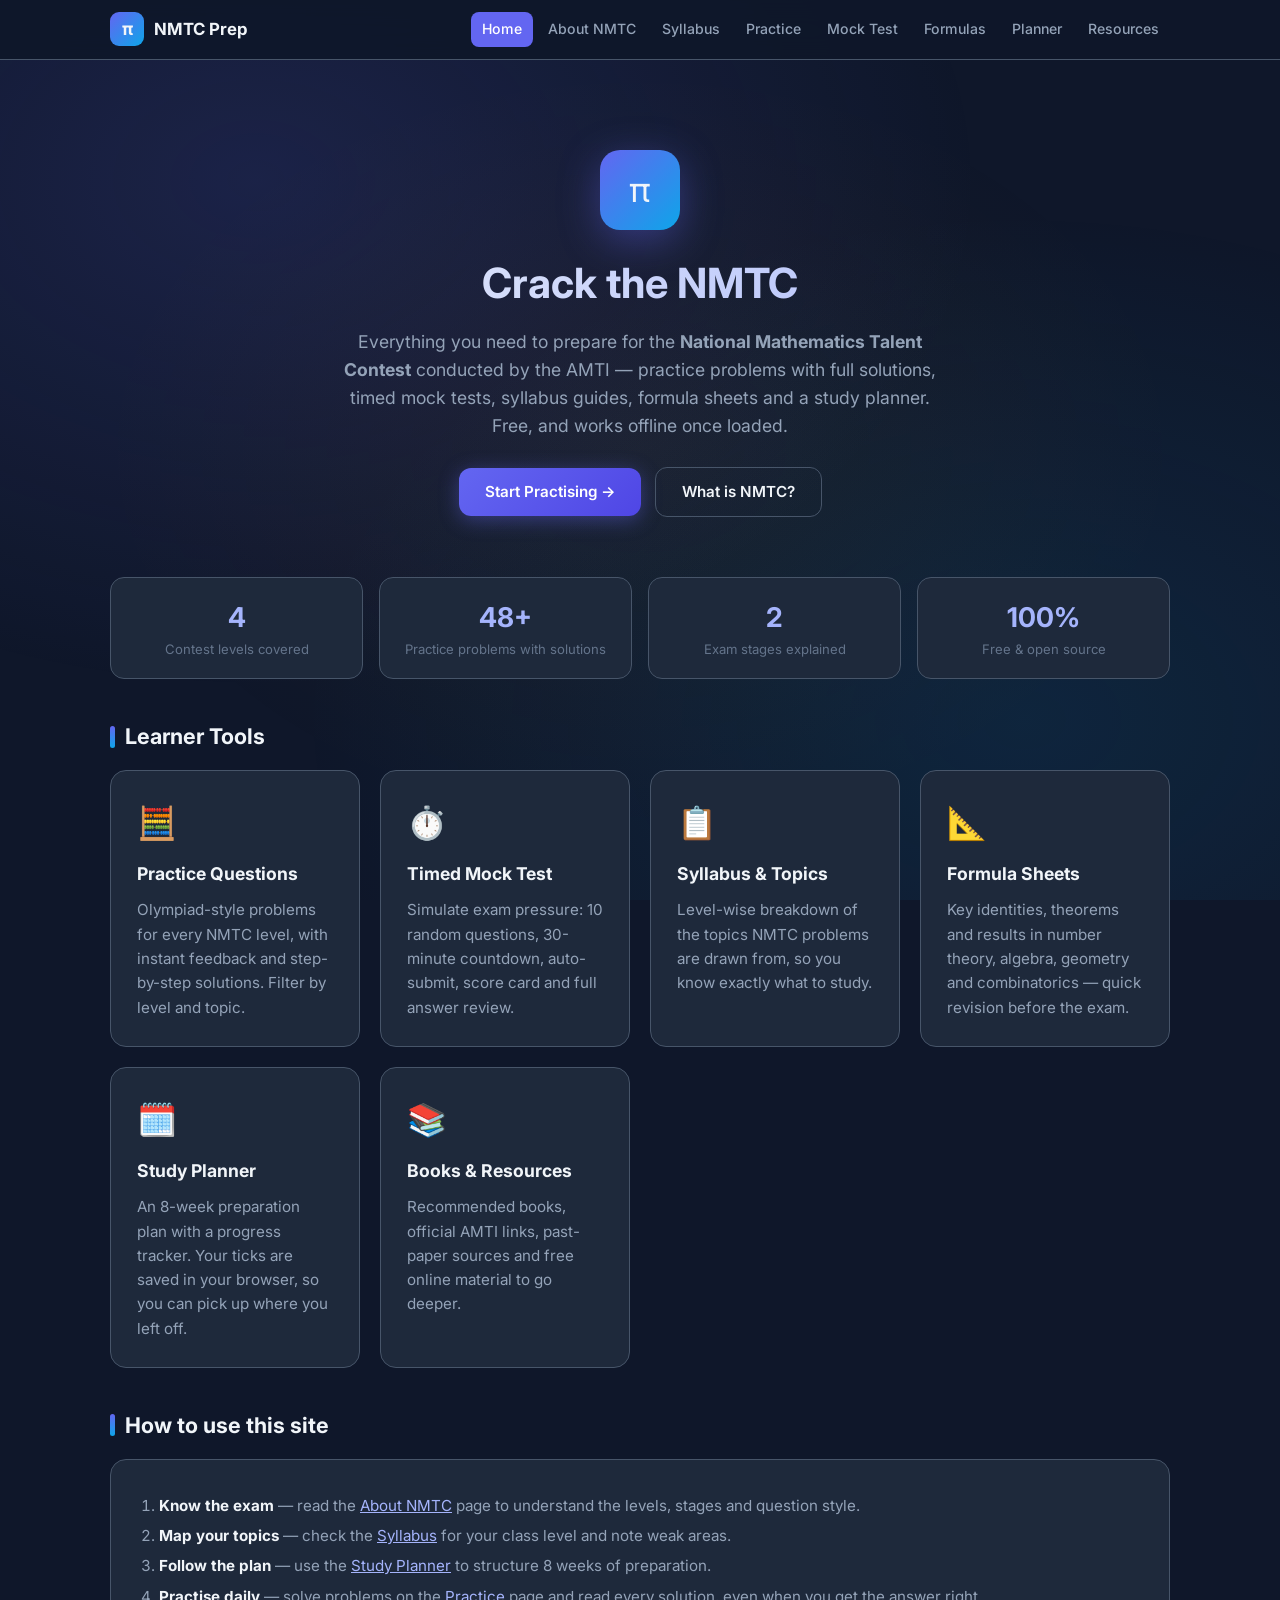
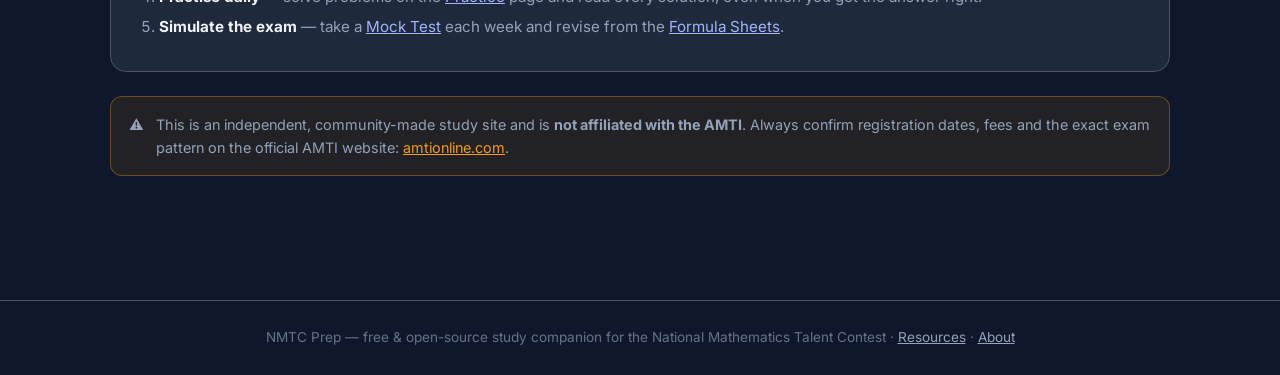
==== commit 0a6079ca: "Replace QP Generator with NMTC exam prep website Remove the original AI Question Paper Generator and" ====
--- a/index.html
+++ b/index.html
@@ -4,1329 +4,132 @@
 <head>
     <meta charset="UTF-8">
     <meta name="viewport" content="width=device-width, initial-scale=1.0">
-    <title>AI Question Paper Generator</title>
+    <title>NMTC Prep — National Mathematics Talent Contest Preparation</title>
+    <meta name="description"
+        content="Free tools and resources to prepare for the NMTC (National Mathematics Talent Contest) by AMTI — practice questions, mock tests, syllabus, formula sheets and a study planner.">
     <link href="https://fonts.googleapis.com/css2?family=Inter:wght@300;400;500;600;700&display=swap" rel="stylesheet">
-    <style>
-        :root {
-            --primary: #6366f1;
-            --primary-dark: #4f46e5;
-            --primary-light: #a5b4fc;
-            --secondary: #0ea5e9;
-            --accent: #f59e0b;
-            --success: #10b981;
-            --error: #ef4444;
-            --bg-dark: #0f172a;
-            --bg-card: #1e293b;
-            --bg-input: #334155;
-            --text-primary: #f1f5f9;
-            --text-secondary: #94a3b8;
-            --text-muted: #64748b;
-            --border: #475569;
-            --glow: rgba(99, 102, 241, 0.4);
-        }
-
-        * {
-            margin: 0;
-            padding: 0;
-            box-sizing: border-box;
-        }
-
-        body {
-            font-family: 'Inter', -apple-system, sans-serif;
-            background: var(--bg-dark);
-            min-height: 100vh;
-            color: var(--text-primary);
-            line-height: 1.6;
-        }
-
-        /* Animated Background */
-        .bg-gradient {
-            position: fixed;
-            top: 0;
-            left: 0;
-            width: 100%;
-            height: 100%;
-            background:
-                radial-gradient(ellipse at 20% 20%, rgba(99, 102, 241, 0.15) 0%, transparent 50%),
-                radial-gradient(ellipse at 80% 80%, rgba(14, 165, 233, 0.1) 0%, transparent 50%),
-                radial-gradient(ellipse at 50% 50%, rgba(245, 158, 11, 0.05) 0%, transparent 60%);
-            z-index: -1;
-            animation: gradientShift 15s ease infinite alternate;
-        }
-
-        @keyframes gradientShift {
-            0% {
-                opacity: 1;
-            }
-
-            50% {
-                opacity: 0.8;
-            }
-
-            100% {
-                opacity: 1;
-            }
-        }
-
-        /* Container */
-        .container {
-            max-width: 900px;
-            margin: 0 auto;
-            padding: 40px 20px;
-        }
-
-        /* Header */
-        .header {
-            text-align: center;
-            margin-bottom: 50px;
-        }
-
-        .logo {
-            display: inline-flex;
-            align-items: center;
-            justify-content: center;
-            width: 80px;
-            height: 80px;
-            background: linear-gradient(135deg, var(--primary) 0%, var(--secondary) 100%);
-            border-radius: 20px;
-            margin-bottom: 20px;
-            box-shadow: 0 10px 40px var(--glow);
-            animation: float 3s ease-in-out infinite;
-        }
-
-        @keyframes float {
-
-            0%,
-            100% {
-                transform: translateY(0);
-            }
-
-            50% {
-                transform: translateY(-10px);
-            }
-        }
-
-        .logo svg {
-            width: 45px;
-            height: 45px;
-            fill: white;
-        }
-
-        h1 {
-            font-size: 2.5rem;
-            font-weight: 700;
-            background: linear-gradient(135deg, var(--text-primary) 0%, var(--primary-light) 100%);
-            -webkit-background-clip: text;
-            -webkit-text-fill-color: transparent;
-            background-clip: text;
-            margin-bottom: 10px;
-        }
-
-        .subtitle {
-            color: var(--text-secondary);
-            font-size: 1.1rem;
-            font-weight: 400;
-        }
-
-        /* Card */
-        .card {
-            background: var(--bg-card);
-            border-radius: 24px;
-            padding: 40px;
-            border: 1px solid var(--border);
-            box-shadow:
-                0 4px 6px -1px rgba(0, 0, 0, 0.2),
-                0 25px 50px -12px rgba(0, 0, 0, 0.4);
-        }
-
-        /* Form Groups */
-        .form-section {
-            margin-bottom: 35px;
-        }
-
-        .section-title {
-            display: flex;
-            align-items: center;
-            gap: 10px;
-            font-size: 0.85rem;
-            font-weight: 600;
-            color: var(--primary-light);
-            text-transform: uppercase;
-            letter-spacing: 0.05em;
-            margin-bottom: 20px;
-            padding-bottom: 10px;
-            border-bottom: 1px solid var(--border);
-        }
-
-        .section-title svg {
-            width: 18px;
-            height: 18px;
-            fill: var(--primary-light);
-        }
-
-        .form-grid {
-            display: grid;
-            grid-template-columns: repeat(2, 1fr);
-            gap: 20px;
-        }
-
-        .form-grid.three-col {
-            grid-template-columns: repeat(3, 1fr);
-        }
-
-        @media (max-width: 640px) {
-
-            .form-grid,
-            .form-grid.three-col {
-                grid-template-columns: 1fr;
-            }
-        }
-
-        .form-group {
-            display: flex;
-            flex-direction: column;
-            gap: 8px;
-        }
-
-        .form-group.full-width {
-            grid-column: 1 / -1;
-        }
-
-        label {
-            font-size: 0.9rem;
-            font-weight: 500;
-            color: var(--text-secondary);
-        }
-
-        input,
-        select,
-        textarea {
-            padding: 14px 18px;
-            background: var(--bg-input);
-            border: 1px solid var(--border);
-            border-radius: 12px;
-            color: var(--text-primary);
-            font-size: 1rem;
-            font-family: inherit;
-            transition: all 0.3s ease;
-        }
-
-        input:focus,
-        select:focus,
-        textarea:focus {
-            outline: none;
-            border-color: var(--primary);
-            box-shadow: 0 0 0 4px var(--glow);
-        }
-
-        input::placeholder,
-        textarea::placeholder {
-            color: var(--text-muted);
-        }
-
-        select {
-            cursor: pointer;
-            appearance: none;
-            background-image: url("data:image/svg+xml,%3Csvg xmlns='http://www.w3.org/2000/svg' width='24' height='24' viewBox='0 0 24 24' fill='none' stroke='%2394a3b8' stroke-width='2'%3E%3Cpolyline points='6,9 12,15 18,9'%3E%3C/polyline%3E%3C/svg%3E");
-            background-repeat: no-repeat;
-            background-position: right 12px center;
-            padding-right: 45px;
-        }
-
-        textarea {
-            resize: vertical;
-            min-height: 100px;
-        }
-
-        /* Checkbox Group */
-        .checkbox-group {
-            display: flex;
-            align-items: center;
-            gap: 12px;
-            padding: 16px;
-            background: var(--bg-input);
-            border-radius: 12px;
-            cursor: pointer;
-            transition: all 0.3s ease;
-        }
-
-        .checkbox-group:hover {
-            background: rgba(99, 102, 241, 0.1);
-        }
-
-        .checkbox-group input[type="checkbox"] {
-            appearance: none;
-            width: 24px;
-            height: 24px;
-            border: 2px solid var(--border);
-            border-radius: 6px;
-            cursor: pointer;
-            position: relative;
-            transition: all 0.2s ease;
-        }
-
-        .checkbox-group input[type="checkbox"]:checked {
-            background: var(--primary);
-            border-color: var(--primary);
-        }
-
-        .checkbox-group input[type="checkbox"]:checked::after {
-            content: '✓';
-            position: absolute;
-            color: white;
-            font-size: 14px;
-            font-weight: 700;
-            top: 50%;
-            left: 50%;
-            transform: translate(-50%, -50%);
-        }
-
-        .checkbox-group label {
-            cursor: pointer;
-            color: var(--text-primary);
-        }
-
-        /* Question Types Grid */
-        .question-types-grid {
-            display: grid;
-            grid-template-columns: repeat(3, 1fr);
-            gap: 15px;
-        }
-
-        @media (max-width: 768px) {
-            .question-types-grid {
-                grid-template-columns: repeat(2, 1fr);
-            }
-        }
-
-        @media (max-width: 480px) {
-            .question-types-grid {
-                grid-template-columns: 1fr;
-            }
-        }
-
-        .question-type-item {
-            display: flex;
-            align-items: center;
-            gap: 12px;
-            padding: 16px;
-            background: var(--bg-input);
-            border: 1px solid var(--border);
-            border-radius: 12px;
-            transition: all 0.3s ease;
-        }
-
-        .question-type-item:hover {
-            border-color: var(--primary);
-            background: rgba(99, 102, 241, 0.05);
-        }
-
-        .qt-icon {
-            width: 44px;
-            height: 44px;
-            display: flex;
-            align-items: center;
-            justify-content: center;
-            border-radius: 10px;
-            font-size: 1.3rem;
-            flex-shrink: 0;
-        }
-
-        .qt-icon.mcq {
-            background: rgba(99, 102, 241, 0.2);
-        }
-
-        .qt-icon.short {
-            background: rgba(14, 165, 233, 0.2);
-        }
-
-        .qt-icon.long {
-            background: rgba(16, 185, 129, 0.2);
-        }
-
-        .qt-icon.truefalse {
-            background: rgba(245, 158, 11, 0.2);
-        }
-
-        .qt-icon.fillblank {
-            background: rgba(239, 68, 68, 0.2);
-            font-size: 0.9rem;
-            font-weight: 700;
-            color: var(--text-muted);
-        }
-
-        .qt-icon.casestudy {
-            background: rgba(168, 85, 247, 0.2);
-        }
-
-        /* Topics Section */
-        .topics-section {
-            margin-top: 20px;
-        }
-
-        .topics-header {
-            display: flex;
-            justify-content: space-between;
-            align-items: center;
-            margin-bottom: 15px;
-        }
-
-        .topics-header label {
-            font-size: 0.9rem;
-            font-weight: 500;
-            color: var(--text-secondary);
-        }
-
-        .add-topic-btn {
-            display: flex;
-            align-items: center;
-            gap: 6px;
-            padding: 8px 16px;
-            background: linear-gradient(135deg, var(--success) 0%, #059669 100%);
-            border: none;
-            border-radius: 8px;
-            color: white;
-            font-size: 0.85rem;
-            font-weight: 600;
-            cursor: pointer;
-            transition: all 0.3s ease;
-        }
-
-        .add-topic-btn:hover {
-            transform: translateY(-2px);
-            box-shadow: 0 4px 12px rgba(16, 185, 129, 0.4);
-        }
-
-        .add-topic-btn span {
-            font-size: 1.2rem;
-            font-weight: 700;
-        }
-
-        .topic-row {
-            display: flex;
-            align-items: center;
-            gap: 12px;
-            margin-bottom: 12px;
-            animation: slideIn 0.3s ease;
-        }
-
-        @keyframes slideIn {
-            from {
-                opacity: 0;
-                transform: translateX(-20px);
-            }
-
-            to {
-                opacity: 1;
-                transform: translateX(0);
-            }
-        }
-
-        .topic-row .topic-input {
-            flex: 1;
-            padding: 14px 18px;
-        }
-
-        .weightage-container {
-            display: flex;
-            align-items: center;
-            gap: 4px;
-        }
-
-        .weightage-input {
-            width: 70px;
-            padding: 14px 10px;
-            text-align: center;
-            font-weight: 600;
-        }
-
-        .weightage-label {
-            color: var(--text-muted);
-            font-weight: 600;
-        }
-
-        .remove-topic-btn {
-            width: 40px;
-            height: 40px;
-            display: flex;
-            align-items: center;
-            justify-content: center;
-            background: rgba(239, 68, 68, 0.1);
-            border: 1px solid rgba(239, 68, 68, 0.3);
-            border-radius: 8px;
-            color: var(--error);
-            font-size: 1.5rem;
-            cursor: pointer;
-            transition: all 0.2s ease;
-        }
-
-        .remove-topic-btn:hover {
-            background: var(--error);
-            color: white;
-        }
-
-        .weightage-total {
-            display: flex;
-            justify-content: flex-end;
-            align-items: center;
-            gap: 8px;
-            padding: 12px 16px;
-            background: rgba(99, 102, 241, 0.1);
-            border-radius: 8px;
-            font-size: 0.9rem;
-            font-weight: 600;
-            color: var(--primary-light);
-        }
-
-        .weightage-total #totalWeightage {
-            font-size: 1.1rem;
-        }
-
-        .qt-info {
-            display: flex;
-            flex-direction: column;
-            gap: 6px;
-            flex: 1;
-        }
-
-        .qt-info label {
-            font-size: 0.85rem;
-            font-weight: 500;
-            color: var(--text-primary);
-        }
-
-        .qt-info input {
-            width: 70px;
-            padding: 8px 12px;
-            text-align: center;
-            font-size: 1rem;
-            font-weight: 600;
-        }
-
-        .question-type-total {
-            display: flex;
-            flex-direction: column;
-            align-items: center;
-            justify-content: center;
-            padding: 16px;
-            background: linear-gradient(135deg, var(--primary) 0%, var(--primary-dark) 100%);
-            border-radius: 12px;
-            text-align: center;
-        }
-
-        .total-label {
-            font-size: 0.8rem;
-            font-weight: 500;
-            color: rgba(255, 255, 255, 0.8);
-            margin-bottom: 4px;
-        }
-
-        .total-value {
-            font-size: 2rem;
-            font-weight: 700;
-            color: white;
-        }
-
-        /* Difficulty Mix */
-        .difficulty-mix {
-            display: grid;
-            grid-template-columns: repeat(3, 1fr);
-            gap: 15px;
-            padding: 20px;
-            background: rgba(99, 102, 241, 0.05);
-            border-radius: 12px;
-            border: 1px dashed var(--border);
-        }
-
-        .difficulty-item {
-            display: flex;
-            flex-direction: column;
-            gap: 8px;
-            align-items: center;
-        }
-
-        .difficulty-item label {
-            font-size: 0.8rem;
-            font-weight: 600;
-        }
-
-        .difficulty-item.easy label {
-            color: #10b981;
-        }
-
-        .difficulty-item.medium label {
-            color: #f59e0b;
-        }
-
-        .difficulty-item.hard label {
-            color: #ef4444;
-        }
-
-        .difficulty-item input {
-            width: 80px;
-            text-align: center;
-            padding: 10px;
-        }
-
-        /* Toggle Switch */
-        .toggle-container {
-            display: flex;
-            align-items: center;
-            gap: 12px;
-        }
-
-        .toggle {
-            position: relative;
-            width: 50px;
-            height: 26px;
-            background: var(--bg-input);
-            border-radius: 13px;
-            cursor: pointer;
-            transition: background 0.3s ease;
-        }
-
-        .toggle::after {
-            content: '';
-            position: absolute;
-            width: 20px;
-            height: 20px;
-            background: var(--text-muted);
-            border-radius: 50%;
-            top: 3px;
-            left: 3px;
-            transition: all 0.3s ease;
-        }
-
-        .toggle.active {
-            background: var(--primary);
-        }
-
-        .toggle.active::after {
-            left: 27px;
-            background: white;
-        }
-
-        /* Submit Button */
-        .submit-btn {
-            width: 100%;
-            padding: 18px 40px;
-            font-size: 1.1rem;
-            font-weight: 600;
-            color: white;
-            background: linear-gradient(135deg, var(--primary) 0%, var(--primary-dark) 100%);
-            border: none;
-            border-radius: 14px;
-            cursor: pointer;
-            transition: all 0.3s ease;
-            display: flex;
-            align-items: center;
-            justify-content: center;
-            gap: 12px;
-            margin-top: 10px;
-            box-shadow: 0 4px 15px var(--glow);
-        }
-
-        .submit-btn:hover:not(:disabled) {
-            transform: translateY(-2px);
-            box-shadow: 0 8px 25px var(--glow);
-        }
-
-        .submit-btn:active:not(:disabled) {
-            transform: translateY(0);
-        }
-
-        .submit-btn:disabled {
-            opacity: 0.6;
-            cursor: not-allowed;
-        }
-
-        .submit-btn svg {
-            width: 24px;
-            height: 24px;
-            fill: white;
-        }
-
-        /* Loading Spinner */
-        .spinner {
-            width: 24px;
-            height: 24px;
-            border: 3px solid rgba(255, 255, 255, 0.3);
-            border-top-color: white;
-            border-radius: 50%;
-            animation: spin 0.8s linear infinite;
-        }
-
-        @keyframes spin {
-            to {
-                transform: rotate(360deg);
-            }
-        }
-
-        /* Result Card */
-        .result-card {
-            margin-top: 30px;
-            padding: 25px;
-            border-radius: 16px;
-            animation: slideUp 0.5s ease;
-            display: none;
-        }
-
-        @keyframes slideUp {
-            from {
-                opacity: 0;
-                transform: translateY(20px);
-            }
-
-            to {
-                opacity: 1;
-                transform: translateY(0);
-            }
-        }
-
-        .result-card.success {
-            background: linear-gradient(135deg, rgba(16, 185, 129, 0.1) 0%, rgba(16, 185, 129, 0.05) 100%);
-            border: 1px solid rgba(16, 185, 129, 0.3);
-            display: block;
-        }
-
-        .result-card.error {
-            background: linear-gradient(135deg, rgba(239, 68, 68, 0.1) 0%, rgba(239, 68, 68, 0.05) 100%);
-            border: 1px solid rgba(239, 68, 68, 0.3);
-            display: block;
-        }
-
-        .result-header {
-            display: flex;
-            align-items: center;
-            gap: 12px;
-            margin-bottom: 20px;
-        }
-
-        .result-icon {
-            width: 48px;
-            height: 48px;
-            border-radius: 12px;
-            display: flex;
-            align-items: center;
-            justify-content: center;
-        }
-
-        .result-icon.success {
-            background: rgba(16, 185, 129, 0.2);
-        }
-
-        .result-icon.error {
-            background: rgba(239, 68, 68, 0.2);
-        }
-
-        .result-icon svg {
-            width: 28px;
-            height: 28px;
-        }
-
-        .result-title {
-            font-size: 1.25rem;
-            font-weight: 600;
-        }
-
-        .result-title.success {
-            color: var(--success);
-        }
-
-        .result-title.error {
-            color: var(--error);
-        }
-
-        .result-details {
-            display: grid;
-            grid-template-columns: repeat(2, 1fr);
-            gap: 15px;
-        }
-
-        .result-item {
-            padding: 15px;
-            background: rgba(0, 0, 0, 0.2);
-            border-radius: 10px;
-        }
-
-        .result-label {
-            font-size: 0.8rem;
-            color: var(--text-muted);
-            margin-bottom: 5px;
-        }
-
-        .result-value {
-            color: var(--text-primary);
-            font-weight: 500;
-            word-break: break-all;
-        }
-
-        .result-value a {
-            color: var(--primary-light);
-            text-decoration: none;
-        }
-
-        .result-value a:hover {
-            text-decoration: underline;
-        }
-
-        /* Webhook URL Input */
-        .webhook-config {
-            background: rgba(245, 158, 11, 0.1);
-            border: 1px solid rgba(245, 158, 11, 0.3);
-            border-radius: 12px;
-            padding: 20px;
-            margin-bottom: 30px;
-        }
-
-        .webhook-config label {
-            color: var(--accent);
-        }
-
-        .webhook-hint {
-            font-size: 0.8rem;
-            color: var(--text-muted);
-            margin-top: 8px;
-        }
-
-        /* Footer */
-        .footer {
-            text-align: center;
-            margin-top: 40px;
-            color: var(--text-muted);
-            font-size: 0.85rem;
-        }
-
-        .footer a {
-            color: var(--primary-light);
-            text-decoration: none;
-        }
-    </style>
+    <link rel="stylesheet" href="css/style.css">
+    <link rel="icon" href="data:image/svg+xml,<svg xmlns=%27http://www.w3.org/2000/svg%27 viewBox=%270 0 100 100%27><text y=%27.9em%27 font-size=%2790%27 fill=%27%23a5b4fc%27>π</text></svg>">
 </head>
 
 <body>
     <div class="bg-gradient"></div>
 
+    <nav class="navbar">
+        <div class="nav-inner">
+            <a class="nav-brand" href="index.html"><span class="brand-badge">π</span> NMTC Prep</a>
+            <div class="nav-links">
+                <a href="index.html" class="active">Home</a>
+                <a href="about.html">About NMTC</a>
+                <a href="syllabus.html">Syllabus</a>
+                <a href="practice.html">Practice</a>
+                <a href="mock-test.html">Mock Test</a>
+                <a href="formulas.html">Formulas</a>
+                <a href="planner.html">Planner</a>
+                <a href="resources.html">Resources</a>
+            </div>
+        </div>
+    </nav>
+
     <div class="container">
-        <header class="header">
-            <div class="logo">
-                <svg viewBox="0 0 24 24" xmlns="http://www.w3.org/2000/svg">
-                    <path
-                        d="M19 3H5c-1.1 0-2 .9-2 2v14c0 1.1.9 2 2 2h14c1.1 0 2-.9 2-2V5c0-1.1-.9-2-2-2zm-5 14H7v-2h7v2zm3-4H7v-2h10v2zm0-4H7V7h10v2z" />
-                </svg>
+        <section class="hero">
+            <div class="logo">π</div>
+            <h1>Crack the NMTC</h1>
+            <p class="tagline">Everything you need to prepare for the <strong>National Mathematics Talent
+                    Contest</strong> conducted by the AMTI — practice problems with full solutions, timed mock
+                tests, syllabus guides, formula sheets and a study planner. Free, and works offline once loaded.</p>
+            <a class="btn btn-primary" href="practice.html">Start Practising →</a>
+            <a class="btn btn-outline" href="about.html" style="margin-left: 10px;">What is NMTC?</a>
+        </section>
+
+        <div class="stats-strip">
+            <div class="stat">
+                <div class="num">4</div>
+                <div class="lbl">Contest levels covered</div>
             </div>
-            <h1>AI Question Paper Generator</h1>
-            <p class="subtitle">Create professional exam papers powered by AI</p>
-        </header>
-
-        <div class="card">
-            <form id="questionPaperForm">
-
-                <!-- Institution Details -->
-                <div class="form-section">
-                    <h3 class="section-title">
-                        <svg viewBox="0 0 24 24">
-                            <path
-                                d="M12 3L1 9l4 2.18v6L12 21l7-3.82v-6l2-1.09V17h2V9L12 3zm6.82 6L12 12.72 5.18 9 12 5.28 18.82 9zM17 15.99l-5 2.73-5-2.73v-3.72L12 15l5-2.73v3.72z" />
-                        </svg>
-                        Institution Details
-                    </h3>
-                    <div class="form-grid">
-                        <div class="form-group">
-                            <label for="institution">Institution Name</label>
-                            <input type="text" id="institution" name="institution" placeholder="ABC High School">
-                        </div>
-                        <div class="form-group">
-                            <label for="academicYear">Academic Year</label>
-                            <input type="text" id="academicYear" name="academicYear" placeholder="2025-2026">
-                        </div>
-                        <div class="form-group">
-                            <label for="examinerName">Examiner Name</label>
-                            <input type="text" id="examinerName" name="examinerName" placeholder="Mr. John Smith">
-                        </div>
-                        <div class="form-group">
-                            <label for="examType">Exam Type</label>
-                            <select id="examType" name="examType">
-                                <option value="Unit Test">Unit Test</option>
-                                <option value="Quiz">Quiz</option>
-                                <option value="Mid-term Examination">Mid-term Examination</option>
-                                <option value="Final Examination">Final Examination</option>
-                                <option value="Practice Test">Practice Test</option>
-                            </select>
-                        </div>
-                    </div>
-                </div>
-
-                <!-- Subject Details -->
-                <div class="form-section">
-                    <h3 class="section-title">
-                        <svg viewBox="0 0 24 24">
-                            <path
-                                d="M18 2H6c-1.1 0-2 .9-2 2v16c0 1.1.9 2 2 2h12c1.1 0 2-.9 2-2V4c0-1.1-.9-2-2-2zM6 4h5v8l-2.5-1.5L6 12V4z" />
-                        </svg>
-                        Subject Details
-                    </h3>
-                    <div class="form-grid three-col">
-                        <div class="form-group">
-                            <label for="subject">Subject *</label>
-                            <input type="text" id="subject" name="subject" placeholder="Mathematics" required>
-                        </div>
-                        <div class="form-group">
-                            <label for="grade">Grade / Class *</label>
-                            <select id="grade" name="grade" required>
-                                <option value="Grade 1">Grade 1</option>
-                                <option value="Grade 2">Grade 2</option>
-                                <option value="Grade 3">Grade 3</option>
-                                <option value="Grade 4">Grade 4</option>
-                                <option value="Grade 5">Grade 5</option>
-                                <option value="Grade 6">Grade 6</option>
-                                <option value="Grade 7">Grade 7</option>
-                                <option value="Grade 8">Grade 8</option>
-                                <option value="Grade 9">Grade 9</option>
-                                <option value="Grade 10" selected>Grade 10</option>
-                                <option value="Grade 11">Grade 11</option>
-                                <option value="Grade 12">Grade 12</option>
-                                <option value="Undergraduate">Undergraduate</option>
-                                <option value="Postgraduate">Postgraduate</option>
-                            </select>
-                        </div>
-                        <div class="form-group">
-                            <label for="section">Section</label>
-                            <input type="text" id="section" name="section" placeholder="A">
-                        </div>
-                    </div>
-
-                    <!-- Topics/Chapters Section -->
-                    <div class="topics-section">
-                        <div class="topics-header">
-                            <label>Topics / Chapters</label>
-                            <button type="button" class="add-topic-btn" id="addTopicBtn">
-                                <span>+</span> Add Topic
-                            </button>
-                        </div>
-                        <div id="topicsContainer">
-                            <div class="topic-row" data-index="0">
-                                <input type="text" class="topic-input" placeholder="e.g., Quadratic Equations" value="">
-                                <div class="weightage-container" style="display: none;">
-                                    <input type="number" class="weightage-input" value="100" min="0" max="100">
-                                    <span class="weightage-label">%</span>
-                                </div>
-                                <button type="button" class="remove-topic-btn" style="display: none;">×</button>
-                            </div>
-                        </div>
-                        <div class="weightage-total" id="weightageTotalRow" style="display: none;">
-                            <span>Total Weightage:</span>
-                            <span id="totalWeightage">100</span>%
-                        </div>
-                    </div>
-                </div>
-
-                <!-- Question Configuration -->
-                <div class="form-section">
-                    <h3 class="section-title">
-                        <svg viewBox="0 0 24 24">
-                            <path
-                                d="M11 18h2v-2h-2v2zm1-16C6.48 2 2 6.48 2 12s4.48 10 10 10 10-4.48 10-10S17.52 2 12 2zm0 18c-4.41 0-8-3.59-8-8s3.59-8 8-8 8 3.59 8 8-3.59 8-8 8zm0-14c-2.21 0-4 1.79-4 4h2c0-1.1.9-2 2-2s2 .9 2 2c0 2-3 1.75-3 5h2c0-2.25 3-2.5 3-5 0-2.21-1.79-4-4-4z" />
-                        </svg>
-                        Question Configuration
-                    </h3>
-
-                    <!-- Question Types with Count -->
-                    <div class="question-types-grid">
-                        <div class="question-type-item">
-                            <div class="qt-icon mcq">📝</div>
-                            <div class="qt-info">
-                                <label for="mcqCount">Multiple Choice (MCQ)</label>
-                                <input type="number" id="mcqCount" name="mcqCount" value="3" min="0" max="20">
-                            </div>
-                        </div>
-                        <div class="question-type-item">
-                            <div class="qt-icon short">✏️</div>
-                            <div class="qt-info">
-                                <label for="shortAnswerCount">Short Answer</label>
-                                <input type="number" id="shortAnswerCount" name="shortAnswerCount" value="3" min="0"
-                                    max="20">
-                            </div>
-                        </div>
-                        <div class="question-type-item">
-                            <div class="qt-icon long">📄</div>
-                            <div class="qt-info">
-                                <label for="longAnswerCount">Long Answer</label>
-                                <input type="number" id="longAnswerCount" name="longAnswerCount" value="2" min="0"
-                                    max="20">
-                            </div>
-                        </div>
-                        <div class="question-type-item">
-                            <div class="qt-icon truefalse">✓✗</div>
-                            <div class="qt-info">
-                                <label for="trueFalseCount">True / False</label>
-                                <input type="number" id="trueFalseCount" name="trueFalseCount" value="2" min="0"
-                                    max="20">
-                            </div>
-                        </div>
-                        <div class="question-type-item">
-                            <div class="qt-icon fillblank">___</div>
-                            <div class="qt-info">
-                                <label for="fillBlankCount">Fill in the Blank</label>
-                                <input type="number" id="fillBlankCount" name="fillBlankCount" value="0" min="0"
-                                    max="20">
-                            </div>
-                        </div>
-                        <div class="question-type-item">
-                            <div class="qt-icon casestudy">📊</div>
-                            <div class="qt-info">
-                                <label for="caseStudyCount">Case Study Based</label>
-                                <input type="number" id="caseStudyCount" name="caseStudyCount" value="0" min="0"
-                                    max="10">
-                            </div>
-                        </div>
-                        <div class="question-type-total">
-                            <div class="total-label">Total Questions</div>
-                            <div class="total-value" id="totalQuestionsDisplay">10</div>
-                        </div>
-                    </div>
-
-                    <div class="form-grid" style="margin-top: 20px;">
-                        <div class="form-group">
-                            <label for="difficulty">Difficulty Level</label>
-                            <select id="difficulty" name="difficulty">
-                                <option value="Easy">Easy</option>
-                                <option value="Medium" selected>Medium</option>
-                                <option value="Hard">Hard</option>
-                                <option value="Mixed">Mixed (Custom %)</option>
-                            </select>
-                        </div>
-                    </div>
-
-                    <!-- Difficulty Mix (hidden by default) -->
-                    <div class="difficulty-mix" id="difficultyMixSection" style="display: none; margin-top: 20px;">
-                        <div class="difficulty-item easy">
-                            <label>🟢 Easy %</label>
-                            <input type="number" id="easyPercent" value="30" min="0" max="100">
-                        </div>
-                        <div class="difficulty-item medium">
-                            <label>🟡 Medium %</label>
-                            <input type="number" id="mediumPercent" value="50" min="0" max="100">
-                        </div>
-                        <div class="difficulty-item hard">
-                            <label>🔴 Hard %</label>
-                            <input type="number" id="hardPercent" value="20" min="0" max="100">
-                        </div>
-                    </div>
-                </div>
-
-                <!-- Additional Options -->
-                <div class="form-section">
-                    <h3 class="section-title">
-                        <svg viewBox="0 0 24 24">
-                            <path
-                                d="M19.14 12.94c.04-.31.06-.63.06-.94 0-.31-.02-.63-.06-.94l2.03-1.58c.18-.14.23-.41.12-.61l-1.92-3.32c-.12-.22-.37-.29-.59-.22l-2.39.96c-.5-.38-1.03-.7-1.62-.94l-.36-2.54c-.04-.24-.24-.41-.48-.41h-3.84c-.24 0-.43.17-.47.41l-.36 2.54c-.59.24-1.13.57-1.62.94l-2.39-.96c-.22-.08-.47 0-.59.22L2.74 8.87c-.12.21-.08.47.12.61l2.03 1.58c-.04.31-.06.63-.06.94s.02.63.06.94l-2.03 1.58c-.18.14-.23.41-.12.61l1.92 3.32c.12.22.37.29.59.22l2.39-.96c.5.38 1.03.7 1.62.94l.36 2.54c.05.24.24.41.48.41h3.84c.24 0 .44-.17.47-.41l.36-2.54c.59-.24 1.13-.56 1.62-.94l2.39.96c.22.08.47 0 .59-.22l1.92-3.32c.12-.22.07-.47-.12-.61l-2.01-1.58zM12 15.6c-1.98 0-3.6-1.62-3.6-3.6s1.62-3.6 3.6-3.6 3.6 1.62 3.6 3.6-1.62 3.6-3.6 3.6z" />
-                        </svg>
-                        Additional Options
-                    </h3>
-                    <div class="form-grid">
-                        <div class="checkbox-group" onclick="toggleCheckbox('includeAnswers')">
-                            <input type="checkbox" id="includeAnswers" name="includeAnswers">
-                            <label for="includeAnswers">Include Answer Key with Explanations</label>
-                        </div>
-                    </div>
-                    <div class="form-group full-width" style="margin-top: 20px;">
-                        <label for="requirements">Additional Requirements / Instructions</label>
-                        <textarea id="requirements" name="requirements"
-                            placeholder="E.g., Include word problems, focus on real-world applications, include diagrams..."></textarea>
-                    </div>
-                </div>
-
-                <!-- Submit Button -->
-                <button type="submit" class="submit-btn" id="submitBtn">
-                    <svg viewBox="0 0 24 24">
-                        <path
-                            d="M9.4 16.6L4.8 12l4.6-4.6L8 6l-6 6 6 6 1.4-1.4zm5.2 0l4.6-4.6-4.6-4.6L16 6l6 6-6 6-1.4-1.4z" />
-                    </svg>
-                    Generate Question Paper
-                </button>
-            </form>
-
-            <!-- Result Section -->
-            <div id="resultCard" class="result-card"></div>
+            <div class="stat">
+                <div class="num">48+</div>
+                <div class="lbl">Practice problems with solutions</div>
+            </div>
+            <div class="stat">
+                <div class="num">2</div>
+                <div class="lbl">Exam stages explained</div>
+            </div>
+            <div class="stat">
+                <div class="num">100%</div>
+                <div class="lbl">Free &amp; open source</div>
+            </div>
         </div>
 
-        <footer class="footer">
-            <p>Powered by n8n & OpenAI GPT-4o</p>
-        </footer>
+        <h2 class="section-title">Learner Tools</h2>
+        <div class="grid">
+            <a class="card tool-card" href="practice.html">
+                <span class="tool-icon">🧮</span>
+                <h3>Practice Questions</h3>
+                <p>Olympiad-style problems for every NMTC level, with instant feedback and step-by-step
+                    solutions. Filter by level and topic.</p>
+            </a>
+            <a class="card tool-card" href="mock-test.html">
+                <span class="tool-icon">⏱️</span>
+                <h3>Timed Mock Test</h3>
+                <p>Simulate exam pressure: 10 random questions, 30-minute countdown, auto-submit, score card
+                    and full answer review.</p>
+            </a>
+            <a class="card tool-card" href="syllabus.html">
+                <span class="tool-icon">📋</span>
+                <h3>Syllabus &amp; Topics</h3>
+                <p>Level-wise breakdown of the topics NMTC problems are drawn from, so you know exactly what
+                    to study.</p>
+            </a>
+            <a class="card tool-card" href="formulas.html">
+                <span class="tool-icon">📐</span>
+                <h3>Formula Sheets</h3>
+                <p>Key identities, theorems and results in number theory, algebra, geometry and combinatorics —
+                    quick revision before the exam.</p>
+            </a>
+            <a class="card tool-card" href="planner.html">
+                <span class="tool-icon">🗓️</span>
+                <h3>Study Planner</h3>
+                <p>An 8-week preparation plan with a progress tracker. Your ticks are saved in your browser, so
+                    you can pick up where you left off.</p>
+            </a>
+            <a class="card tool-card" href="resources.html">
+                <span class="tool-icon">📚</span>
+                <h3>Books &amp; Resources</h3>
+                <p>Recommended books, official AMTI links, past-paper sources and free online material to go
+                    deeper.</p>
+            </a>
+        </div>
+
+        <h2 class="section-title">How to use this site</h2>
+        <div class="card">
+            <ol>
+                <li><strong>Know the exam</strong> — read the <a href="about.html">About NMTC</a> page to
+                    understand the levels, stages and question style.</li>
+                <li><strong>Map your topics</strong> — check the <a href="syllabus.html">Syllabus</a> for your
+                    class level and note weak areas.</li>
+                <li><strong>Follow the plan</strong> — use the <a href="planner.html">Study Planner</a> to
+                    structure 8 weeks of preparation.</li>
+                <li><strong>Practise daily</strong> — solve problems on the <a href="practice.html">Practice</a>
+                    page and read every solution, even when you get the answer right.</li>
+                <li><strong>Simulate the exam</strong> — take a <a href="mock-test.html">Mock Test</a> each week
+                    and revise from the <a href="formulas.html">Formula Sheets</a>.</li>
+            </ol>
+        </div>
+
+        <div class="callout">
+            <span class="icon">⚠️</span>
+            <span>This is an independent, community-made study site and is <strong>not affiliated with the
+                    AMTI</strong>. Always confirm registration dates, fees and the exact exam pattern on the
+                official AMTI website: <a href="https://www.amtionline.com" target="_blank"
+                    rel="noopener">amtionline.com</a>.</span>
+        </div>
     </div>
 
-    <script>
-        // ========================================
-        // CONFIGURE YOUR WEBHOOK URL HERE
-        // ========================================
-        const WEBHOOK_URL = 'https://gurukulolympiad.app.n8n.cloud/webhook/generate-question-paper';
-        // ========================================
-
-        // Toggle difficulty mix visibility
-        document.getElementById('difficulty').addEventListener('change', function () {
-            const mixSection = document.getElementById('difficultyMixSection');
-            mixSection.style.display = this.value === 'Mixed' ? 'grid' : 'none';
-        });
-
-        // Checkbox toggle helper
-        function toggleCheckbox(id) {
-            const checkbox = document.getElementById(id);
-            checkbox.checked = !checkbox.checked;
-        }
-
-        // Calculate total questions
-        function updateTotalQuestions() {
-            const mcq = parseInt(document.getElementById('mcqCount').value) || 0;
-            const short = parseInt(document.getElementById('shortAnswerCount').value) || 0;
-            const long = parseInt(document.getElementById('longAnswerCount').value) || 0;
-            const trueFalse = parseInt(document.getElementById('trueFalseCount').value) || 0;
-            const fillBlank = parseInt(document.getElementById('fillBlankCount').value) || 0;
-            const caseStudy = parseInt(document.getElementById('caseStudyCount').value) || 0;
-            const total = mcq + short + long + trueFalse + fillBlank + caseStudy;
-            document.getElementById('totalQuestionsDisplay').textContent = total;
-            return total;
-        }
-
-        // Add listeners to all question type inputs
-        ['mcqCount', 'shortAnswerCount', 'longAnswerCount', 'trueFalseCount', 'fillBlankCount', 'caseStudyCount'].forEach(id => {
-            document.getElementById(id).addEventListener('input', updateTotalQuestions);
-        });
-
-        // ========================================
-        // TOPICS MANAGEMENT
-        // ========================================
-        let topicIndex = 1;
-
-        function updateTopicsUI() {
-            const container = document.getElementById('topicsContainer');
-            const rows = container.querySelectorAll('.topic-row');
-            const count = rows.length;
-            const showWeightage = count > 1;
-
-            rows.forEach(row => {
-                const weightageContainer = row.querySelector('.weightage-container');
-                const removeBtn = row.querySelector('.remove-topic-btn');
-
-                weightageContainer.style.display = showWeightage ? 'flex' : 'none';
-                removeBtn.style.display = showWeightage ? 'flex' : 'none';
-            });
-
-            document.getElementById('weightageTotalRow').style.display = showWeightage ? 'flex' : 'none';
-            updateWeightageTotal();
-        }
-
-        function updateWeightageTotal() {
-            const inputs = document.querySelectorAll('.weightage-input');
-            let total = 0;
-            inputs.forEach(input => {
-                total += parseInt(input.value) || 0;
-            });
-            const display = document.getElementById('totalWeightage');
-            display.textContent = total;
-            display.style.color = total === 100 ? '#10b981' : '#ef4444';
-        }
-
-        function addTopic() {
-            const container = document.getElementById('topicsContainer');
-            const newRow = document.createElement('div');
-            newRow.className = 'topic-row';
-            newRow.dataset.index = topicIndex++;
-            newRow.innerHTML = `
-                <input type="text" class="topic-input" placeholder="e.g., Linear Equations" value="">
-                <div class="weightage-container">
-                    <input type="number" class="weightage-input" value="0" min="0" max="100">
-                    <span class="weightage-label">%</span>
-                </div>
-                <button type="button" class="remove-topic-btn">×</button>
-            `;
-
-            container.appendChild(newRow);
-
-            // Add event listeners
-            newRow.querySelector('.remove-topic-btn').addEventListener('click', () => removeTopic(newRow));
-            newRow.querySelector('.weightage-input').addEventListener('input', updateWeightageTotal);
-
-            updateTopicsUI();
-        }
-
-        function removeTopic(row) {
-            row.remove();
-            updateTopicsUI();
-        }
-
-        // Initialize topic event listeners
-        document.getElementById('addTopicBtn').addEventListener('click', addTopic);
-        document.querySelector('.topic-row .remove-topic-btn').addEventListener('click', function () {
-            removeTopic(this.closest('.topic-row'));
-        });
-        document.querySelector('.weightage-input').addEventListener('input', updateWeightageTotal);
-
-        // Get all topics with weightage
-        function getTopics() {
-            const rows = document.querySelectorAll('.topic-row');
-            const topics = [];
-            rows.forEach(row => {
-                const topic = row.querySelector('.topic-input').value.trim();
-                const weightage = parseInt(row.querySelector('.weightage-input').value) || 0;
-                if (topic) {
-                    topics.push({ topic, weightage });
-                }
-            });
-            return topics;
-        }
-
-        // Form submission
-        document.getElementById('questionPaperForm').addEventListener('submit', async function (e) {
-            e.preventDefault();
-
-            const submitBtn = document.getElementById('submitBtn');
-            const resultCard = document.getElementById('resultCard');
-
-            // Disable button and show loading
-            submitBtn.disabled = true;
-            submitBtn.innerHTML = '<div class="spinner"></div> Generating...';
-            resultCard.className = 'result-card';
-            resultCard.style.display = 'none';
-
-            // Build question types breakdown
-            const questionTypeBreakdown = {
-                mcq: parseInt(document.getElementById('mcqCount').value) || 0,
-                shortAnswer: parseInt(document.getElementById('shortAnswerCount').value) || 0,
-                longAnswer: parseInt(document.getElementById('longAnswerCount').value) || 0,
-                trueFalse: parseInt(document.getElementById('trueFalseCount').value) || 0,
-                fillBlank: parseInt(document.getElementById('fillBlankCount').value) || 0,
-                caseStudy: parseInt(document.getElementById('caseStudyCount').value) || 0
-            };
-
-            // Build question types string for AI prompt
-            const questionTypesArray = [];
-            if (questionTypeBreakdown.mcq > 0) questionTypesArray.push(`${questionTypeBreakdown.mcq} MCQ`);
-            if (questionTypeBreakdown.shortAnswer > 0) questionTypesArray.push(`${questionTypeBreakdown.shortAnswer} Short Answer`);
-            if (questionTypeBreakdown.longAnswer > 0) questionTypesArray.push(`${questionTypeBreakdown.longAnswer} Long Answer`);
-            if (questionTypeBreakdown.trueFalse > 0) questionTypesArray.push(`${questionTypeBreakdown.trueFalse} True/False`);
-            if (questionTypeBreakdown.fillBlank > 0) questionTypesArray.push(`${questionTypeBreakdown.fillBlank} Fill in the Blank`);
-            if (questionTypeBreakdown.caseStudy > 0) questionTypesArray.push(`${questionTypeBreakdown.caseStudy} Case Study Based`);
-
-            // Get topics with weightage
-            const topics = getTopics();
-            const topicString = topics.length > 1
-                ? topics.map(t => `${t.topic} (${t.weightage}%)`).join(', ')
-                : topics[0]?.topic || '';
-
-            // Build payload
-            const payload = {
-                subject: document.getElementById('subject').value,
-                grade: document.getElementById('grade').value,
-                topics: topics,
-                topic: topicString,
-                questionCount: updateTotalQuestions(),
-                questionTypeBreakdown: questionTypeBreakdown,
-                questionTypes: questionTypesArray.join(', '),
-                difficulty: document.getElementById('difficulty').value,
-                includeAnswers: document.getElementById('includeAnswers').checked,
-                requirements: document.getElementById('requirements').value,
-                examType: document.getElementById('examType').value,
-                institution: document.getElementById('institution').value,
-                examinerName: document.getElementById('examinerName').value,
-                academicYear: document.getElementById('academicYear').value,
-                section: document.getElementById('section').value
-            };
-
-            // Add difficulty mix if selected
-            if (document.getElementById('difficulty').value === 'Mixed') {
-                payload.difficultyMix = {
-                    Easy: parseInt(document.getElementById('easyPercent').value),
-                    Medium: parseInt(document.getElementById('mediumPercent').value),
-                    Hard: parseInt(document.getElementById('hardPercent').value)
-                };
-            }
-
-            try {
-                const response = await fetch(WEBHOOK_URL, {
-                    method: 'POST',
-                    headers: {
-                        'Content-Type': 'application/json'
-                    },
-                    body: JSON.stringify(payload)
-                });
-
-                const data = await response.json();
-
-                if (response.ok && data.success) {
-                    resultCard.className = 'result-card success';
-                    resultCard.innerHTML = `
-                        <div class="result-header">
-                            <div class="result-icon success">
-                                <svg fill="#10b981" viewBox="0 0 24 24"><path d="M9 16.17L4.83 12l-1.42 1.41L9 19 21 7l-1.41-1.41z"/></svg>
-                            </div>
-                            <div class="result-title success">Question Paper Generated!</div>
-                        </div>
-                        <div class="result-details">
-                            <div class="result-item">
-                                <div class="result-label">File Name</div>
-                                <div class="result-value">${data.data?.fileName || 'N/A'}</div>
-                            </div>
-                            <div class="result-item">
-                                <div class="result-label">Total Marks</div>
-                                <div class="result-value">${data.statistics?.totalMarks || 'N/A'}</div>
-                            </div>
-                            <div class="result-item">
-                                <div class="result-label">Duration</div>
-                                <div class="result-value">${data.statistics?.duration || 'N/A'}</div>
-                            </div>
-                            <div class="result-item">
-                                <div class="result-label">Generated At</div>
-                                <div class="result-value">${new Date(data.generatedAt).toLocaleString() || 'N/A'}</div>
-                            </div>
-                            ${data.data?.googleDriveUrl ? `
-                            <div class="result-item" style="grid-column: 1 / -1;">
-                                <div class="result-label">Google Drive Link</div>
-                                <div class="result-value"><a href="${data.data.googleDriveUrl}" target="_blank">📄 Open in Google Drive</a></div>
-                            </div>` : ''}
-                            ${data.data?.downloadUrl ? `
-                            <div class="result-item" style="grid-column: 1 / -1;">
-                                <div class="result-label">Download Link</div>
-                                <div class="result-value"><a href="${data.data.downloadUrl}" target="_blank">⬇️ Download Question Paper</a></div>
-                            </div>` : ''}
-                        </div>
-                    `;
-                } else {
-                    throw new Error(data.error || data.message || 'Failed to generate question paper');
-                }
-            } catch (error) {
-                resultCard.className = 'result-card error';
-                resultCard.innerHTML = `
-                    <div class="result-header">
-                        <div class="result-icon error">
-                            <svg fill="#ef4444" viewBox="0 0 24 24"><path d="M12 2C6.48 2 2 6.48 2 12s4.48 10 10 10 10-4.48 10-10S17.52 2 12 2zm1 15h-2v-2h2v2zm0-4h-2V7h2v6z"/></svg>
-                        </div>
-                        <div class="result-title error">Generation Failed</div>
-                    </div>
-                    <div class="result-details">
-                        <div class="result-item" style="grid-column: 1 / -1;">
-                            <div class="result-label">Error</div>
-                            <div class="result-value">${error.message}</div>
-                        </div>
-                        <div class="result-item" style="grid-column: 1 / -1;">
-                            <div class="result-label">Troubleshooting</div>
-                            <div class="result-value">
-                                1. Check that your n8n workflow is active<br>
-                                2. Verify the webhook URL is correct<br>
-                                3. Ensure CORS is enabled on your n8n instance
-                            </div>
-                        </div>
-                    </div>
-                `;
-            } finally {
-                submitBtn.disabled = false;
-                submitBtn.innerHTML = `
-                    <svg viewBox="0 0 24 24"><path fill="white" d="M9.4 16.6L4.8 12l4.6-4.6L8 6l-6 6 6 6 1.4-1.4zm5.2 0l4.6-4.6-4.6-4.6L16 6l6 6-6 6-1.4-1.4z"/></svg>
-                    Generate Question Paper
-                `;
-            }
-        });
-    </script>
+    <footer class="site-footer">
+        NMTC Prep — free &amp; open-source study companion for the National Mathematics Talent Contest ·
+        <a href="resources.html">Resources</a> · <a href="about.html">About</a>
+    </footer>
 </body>
 
 </html>
--- a/css/style.css
+++ b/css/style.css
@@ -0,0 +1,460 @@
+/* ============ NMTC Prep — shared styles ============ */
+:root {
+    --primary: #6366f1;
+    --primary-dark: #4f46e5;
+    --primary-light: #a5b4fc;
+    --secondary: #0ea5e9;
+    --accent: #f59e0b;
+    --success: #10b981;
+    --error: #ef4444;
+    --bg-dark: #0f172a;
+    --bg-card: #1e293b;
+    --bg-input: #334155;
+    --text-primary: #f1f5f9;
+    --text-secondary: #94a3b8;
+    --text-muted: #64748b;
+    --border: #475569;
+    --glow: rgba(99, 102, 241, 0.4);
+}
+
+* { margin: 0; padding: 0; box-sizing: border-box; }
+
+body {
+    font-family: 'Inter', -apple-system, sans-serif;
+    background: var(--bg-dark);
+    min-height: 100vh;
+    color: var(--text-primary);
+    line-height: 1.6;
+}
+
+.bg-gradient {
+    position: fixed;
+    inset: 0;
+    background:
+        radial-gradient(ellipse at 20% 20%, rgba(99, 102, 241, 0.15) 0%, transparent 50%),
+        radial-gradient(ellipse at 80% 80%, rgba(14, 165, 233, 0.1) 0%, transparent 50%),
+        radial-gradient(ellipse at 50% 50%, rgba(245, 158, 11, 0.05) 0%, transparent 60%);
+    z-index: -1;
+}
+
+/* ---------- Navigation ---------- */
+.navbar {
+    position: sticky;
+    top: 0;
+    z-index: 100;
+    background: rgba(15, 23, 42, 0.92);
+    backdrop-filter: blur(12px);
+    border-bottom: 1px solid var(--border);
+}
+
+.nav-inner {
+    max-width: 1100px;
+    margin: 0 auto;
+    padding: 12px 20px;
+    display: flex;
+    align-items: center;
+    gap: 16px;
+    flex-wrap: wrap;
+}
+
+.nav-brand {
+    display: flex;
+    align-items: center;
+    gap: 10px;
+    text-decoration: none;
+    color: var(--text-primary);
+    font-weight: 700;
+    font-size: 1.05rem;
+    margin-right: auto;
+}
+
+.nav-brand .brand-badge {
+    display: inline-flex;
+    align-items: center;
+    justify-content: center;
+    width: 34px;
+    height: 34px;
+    border-radius: 9px;
+    background: linear-gradient(135deg, var(--primary) 0%, var(--secondary) 100%);
+    font-size: 1.1rem;
+}
+
+.nav-links {
+    display: flex;
+    gap: 4px;
+    flex-wrap: wrap;
+}
+
+.nav-links a {
+    color: var(--text-secondary);
+    text-decoration: none;
+    font-size: 0.88rem;
+    font-weight: 500;
+    padding: 6px 11px;
+    border-radius: 8px;
+    transition: all 0.2s;
+}
+
+.nav-links a:hover { color: var(--text-primary); background: var(--bg-input); }
+.nav-links a.active { color: #fff; background: var(--primary); }
+
+/* ---------- Layout ---------- */
+.container {
+    max-width: 1100px;
+    margin: 0 auto;
+    padding: 40px 20px 60px;
+}
+
+.container.narrow { max-width: 860px; }
+
+.page-header { text-align: center; margin-bottom: 40px; }
+
+.page-header h1 {
+    font-size: 2.2rem;
+    font-weight: 700;
+    background: linear-gradient(135deg, var(--text-primary) 0%, var(--primary-light) 100%);
+    -webkit-background-clip: text;
+    background-clip: text;
+    -webkit-text-fill-color: transparent;
+    margin-bottom: 10px;
+}
+
+.page-header p { color: var(--text-secondary); max-width: 640px; margin: 0 auto; }
+
+h2.section-title {
+    font-size: 1.35rem;
+    margin: 40px 0 16px;
+    display: flex;
+    align-items: center;
+    gap: 10px;
+}
+
+h2.section-title::before {
+    content: '';
+    width: 5px;
+    height: 22px;
+    border-radius: 3px;
+    background: linear-gradient(180deg, var(--primary), var(--secondary));
+}
+
+/* ---------- Cards ---------- */
+.card {
+    background: var(--bg-card);
+    border: 1px solid var(--border);
+    border-radius: 16px;
+    padding: 26px;
+    margin-bottom: 20px;
+}
+
+.card h3 { margin-bottom: 10px; font-size: 1.1rem; }
+.card p, .card li { color: var(--text-secondary); font-size: 0.95rem; }
+.card ul, .card ol { padding-left: 22px; margin-top: 8px; }
+.card li { margin-bottom: 6px; }
+.card strong, .card b { color: var(--text-primary); }
+.card a { color: var(--primary-light); }
+
+.grid {
+    display: grid;
+    grid-template-columns: repeat(auto-fit, minmax(250px, 1fr));
+    gap: 20px;
+}
+
+.grid .card { margin-bottom: 0; }
+
+.tool-card {
+    display: block;
+    text-decoration: none;
+    color: inherit;
+    transition: transform 0.2s, border-color 0.2s, box-shadow 0.2s;
+}
+
+.tool-card:hover {
+    transform: translateY(-4px);
+    border-color: var(--primary);
+    box-shadow: 0 12px 40px rgba(99, 102, 241, 0.25);
+}
+
+.tool-card .tool-icon { font-size: 2rem; margin-bottom: 12px; display: block; }
+
+/* ---------- Hero ---------- */
+.hero { text-align: center; padding: 50px 0 30px; }
+
+.hero .logo {
+    display: inline-flex;
+    align-items: center;
+    justify-content: center;
+    width: 80px;
+    height: 80px;
+    background: linear-gradient(135deg, var(--primary) 0%, var(--secondary) 100%);
+    border-radius: 20px;
+    margin-bottom: 20px;
+    box-shadow: 0 10px 40px var(--glow);
+    font-size: 2.2rem;
+}
+
+.hero h1 {
+    font-size: 2.6rem;
+    font-weight: 700;
+    margin-bottom: 12px;
+    background: linear-gradient(135deg, var(--text-primary) 0%, var(--primary-light) 100%);
+    -webkit-background-clip: text;
+    background-clip: text;
+    -webkit-text-fill-color: transparent;
+}
+
+.hero p.tagline { color: var(--text-secondary); font-size: 1.1rem; max-width: 620px; margin: 0 auto 26px; }
+
+/* ---------- Buttons ---------- */
+.btn {
+    display: inline-block;
+    padding: 12px 26px;
+    border-radius: 12px;
+    border: none;
+    font-family: inherit;
+    font-size: 0.95rem;
+    font-weight: 600;
+    cursor: pointer;
+    text-decoration: none;
+    transition: all 0.2s;
+}
+
+.btn-primary {
+    background: linear-gradient(135deg, var(--primary) 0%, var(--primary-dark) 100%);
+    color: #fff;
+    box-shadow: 0 4px 20px var(--glow);
+}
+
+.btn-primary:hover { transform: translateY(-2px); box-shadow: 0 8px 30px var(--glow); }
+
+.btn-outline {
+    background: transparent;
+    color: var(--text-primary);
+    border: 1px solid var(--border);
+}
+
+.btn-outline:hover { border-color: var(--primary); color: var(--primary-light); }
+
+.btn-sm { padding: 8px 16px; font-size: 0.85rem; border-radius: 9px; }
+
+.btn:disabled { opacity: 0.5; cursor: not-allowed; transform: none; }
+
+/* ---------- Pills / chips ---------- */
+.pill-row { display: flex; gap: 10px; flex-wrap: wrap; margin-bottom: 24px; }
+
+.pill {
+    padding: 8px 18px;
+    border-radius: 999px;
+    border: 1px solid var(--border);
+    background: var(--bg-card);
+    color: var(--text-secondary);
+    font-family: inherit;
+    font-size: 0.88rem;
+    font-weight: 500;
+    cursor: pointer;
+    transition: all 0.2s;
+}
+
+.pill:hover { border-color: var(--primary); color: var(--text-primary); }
+.pill.active { background: var(--primary); border-color: var(--primary); color: #fff; }
+
+.badge {
+    display: inline-block;
+    padding: 3px 10px;
+    border-radius: 999px;
+    font-size: 0.72rem;
+    font-weight: 600;
+    letter-spacing: 0.03em;
+    text-transform: uppercase;
+    background: rgba(99, 102, 241, 0.18);
+    color: var(--primary-light);
+}
+
+.badge.topic { background: rgba(14, 165, 233, 0.15); color: #7dd3fc; }
+
+/* ---------- Tables ---------- */
+.table-wrap { overflow-x: auto; }
+
+table.info-table { width: 100%; border-collapse: collapse; font-size: 0.92rem; }
+
+table.info-table th, table.info-table td {
+    text-align: left;
+    padding: 12px 14px;
+    border-bottom: 1px solid var(--border);
+}
+
+table.info-table th { color: var(--primary-light); font-weight: 600; white-space: nowrap; }
+table.info-table td { color: var(--text-secondary); }
+table.info-table td:first-child { color: var(--text-primary); font-weight: 500; }
+
+/* ---------- Quiz ---------- */
+.question-card { position: relative; }
+
+.question-card .q-meta { display: flex; gap: 8px; align-items: center; margin-bottom: 12px; flex-wrap: wrap; }
+
+.question-card .q-number { color: var(--text-muted); font-size: 0.82rem; font-weight: 600; }
+
+.question-card .q-text { font-size: 1.02rem; color: var(--text-primary); margin-bottom: 16px; }
+
+.options { display: grid; gap: 10px; }
+
+.option {
+    text-align: left;
+    padding: 12px 16px;
+    border-radius: 10px;
+    border: 1px solid var(--border);
+    background: var(--bg-input);
+    color: var(--text-primary);
+    font-family: inherit;
+    font-size: 0.95rem;
+    cursor: pointer;
+    transition: all 0.15s;
+}
+
+.option:hover:not(:disabled) { border-color: var(--primary); }
+.option.selected { border-color: var(--primary); background: rgba(99, 102, 241, 0.18); }
+.option.correct { border-color: var(--success); background: rgba(16, 185, 129, 0.15); }
+.option.wrong { border-color: var(--error); background: rgba(239, 68, 68, 0.15); }
+.option:disabled { cursor: default; }
+
+.solution-box {
+    margin-top: 14px;
+    padding: 14px 16px;
+    border-radius: 10px;
+    border-left: 3px solid var(--success);
+    background: rgba(16, 185, 129, 0.08);
+    color: var(--text-secondary);
+    font-size: 0.9rem;
+}
+
+.solution-box b { color: var(--success); }
+
+/* ---------- Timer / score ---------- */
+.sticky-bar {
+    position: sticky;
+    top: 62px;
+    z-index: 50;
+    display: flex;
+    align-items: center;
+    justify-content: space-between;
+    gap: 14px;
+    flex-wrap: wrap;
+    background: var(--bg-card);
+    border: 1px solid var(--border);
+    border-radius: 14px;
+    padding: 14px 20px;
+    margin-bottom: 24px;
+}
+
+.timer { font-size: 1.4rem; font-weight: 700; font-variant-numeric: tabular-nums; color: var(--primary-light); }
+.timer.warning { color: var(--error); animation: pulse 1s infinite; }
+
+@keyframes pulse { 50% { opacity: 0.55; } }
+
+.score-big { font-size: 3rem; font-weight: 700; color: var(--primary-light); }
+
+/* ---------- Progress ---------- */
+.progress-track {
+    height: 10px;
+    border-radius: 999px;
+    background: var(--bg-input);
+    overflow: hidden;
+}
+
+.progress-fill {
+    height: 100%;
+    border-radius: 999px;
+    background: linear-gradient(90deg, var(--primary), var(--secondary));
+    transition: width 0.4s ease;
+}
+
+/* ---------- Planner ---------- */
+.task-row {
+    display: flex;
+    align-items: flex-start;
+    gap: 12px;
+    padding: 10px 0;
+    border-bottom: 1px solid rgba(71, 85, 105, 0.4);
+}
+
+.task-row:last-child { border-bottom: none; }
+
+.task-row input[type="checkbox"] {
+    width: 18px;
+    height: 18px;
+    margin-top: 3px;
+    accent-color: var(--primary);
+    cursor: pointer;
+    flex-shrink: 0;
+}
+
+.task-row label { color: var(--text-secondary); font-size: 0.93rem; cursor: pointer; }
+.task-row input:checked + label { color: var(--text-muted); text-decoration: line-through; }
+
+/* ---------- Formula sheets ---------- */
+.formula-list { list-style: none; padding: 0 !important; }
+
+.formula-list li {
+    padding: 10px 14px;
+    margin-bottom: 8px;
+    border-radius: 10px;
+    background: var(--bg-input);
+    font-size: 0.93rem;
+    color: var(--text-primary) !important;
+}
+
+.formula-list li .f-label { color: var(--text-secondary); display: block; font-size: 0.8rem; margin-bottom: 2px; }
+
+.formula { font-family: 'Cambria Math', Cambria, Georgia, serif; font-size: 1.02rem; }
+
+/* ---------- Callout ---------- */
+.callout {
+    display: flex;
+    gap: 12px;
+    padding: 16px 18px;
+    border-radius: 12px;
+    border: 1px solid rgba(245, 158, 11, 0.35);
+    background: rgba(245, 158, 11, 0.08);
+    color: var(--text-secondary);
+    font-size: 0.9rem;
+    margin: 24px 0;
+}
+
+.callout .icon { flex-shrink: 0; }
+.callout a { color: var(--accent); }
+
+/* ---------- Footer ---------- */
+.site-footer {
+    border-top: 1px solid var(--border);
+    margin-top: 40px;
+    padding: 26px 20px;
+    text-align: center;
+    color: var(--text-muted);
+    font-size: 0.85rem;
+}
+
+.site-footer a { color: var(--text-secondary); }
+
+/* ---------- Stats strip ---------- */
+.stats-strip {
+    display: grid;
+    grid-template-columns: repeat(auto-fit, minmax(150px, 1fr));
+    gap: 16px;
+    margin: 30px 0;
+}
+
+.stat {
+    background: var(--bg-card);
+    border: 1px solid var(--border);
+    border-radius: 14px;
+    padding: 18px;
+    text-align: center;
+}
+
+.stat .num { font-size: 1.7rem; font-weight: 700; color: var(--primary-light); }
+.stat .lbl { font-size: 0.82rem; color: var(--text-muted); }
+
+@media (max-width: 640px) {
+    .hero h1 { font-size: 2rem; }
+    .page-header h1 { font-size: 1.7rem; }
+    .sticky-bar { top: 110px; }
+}
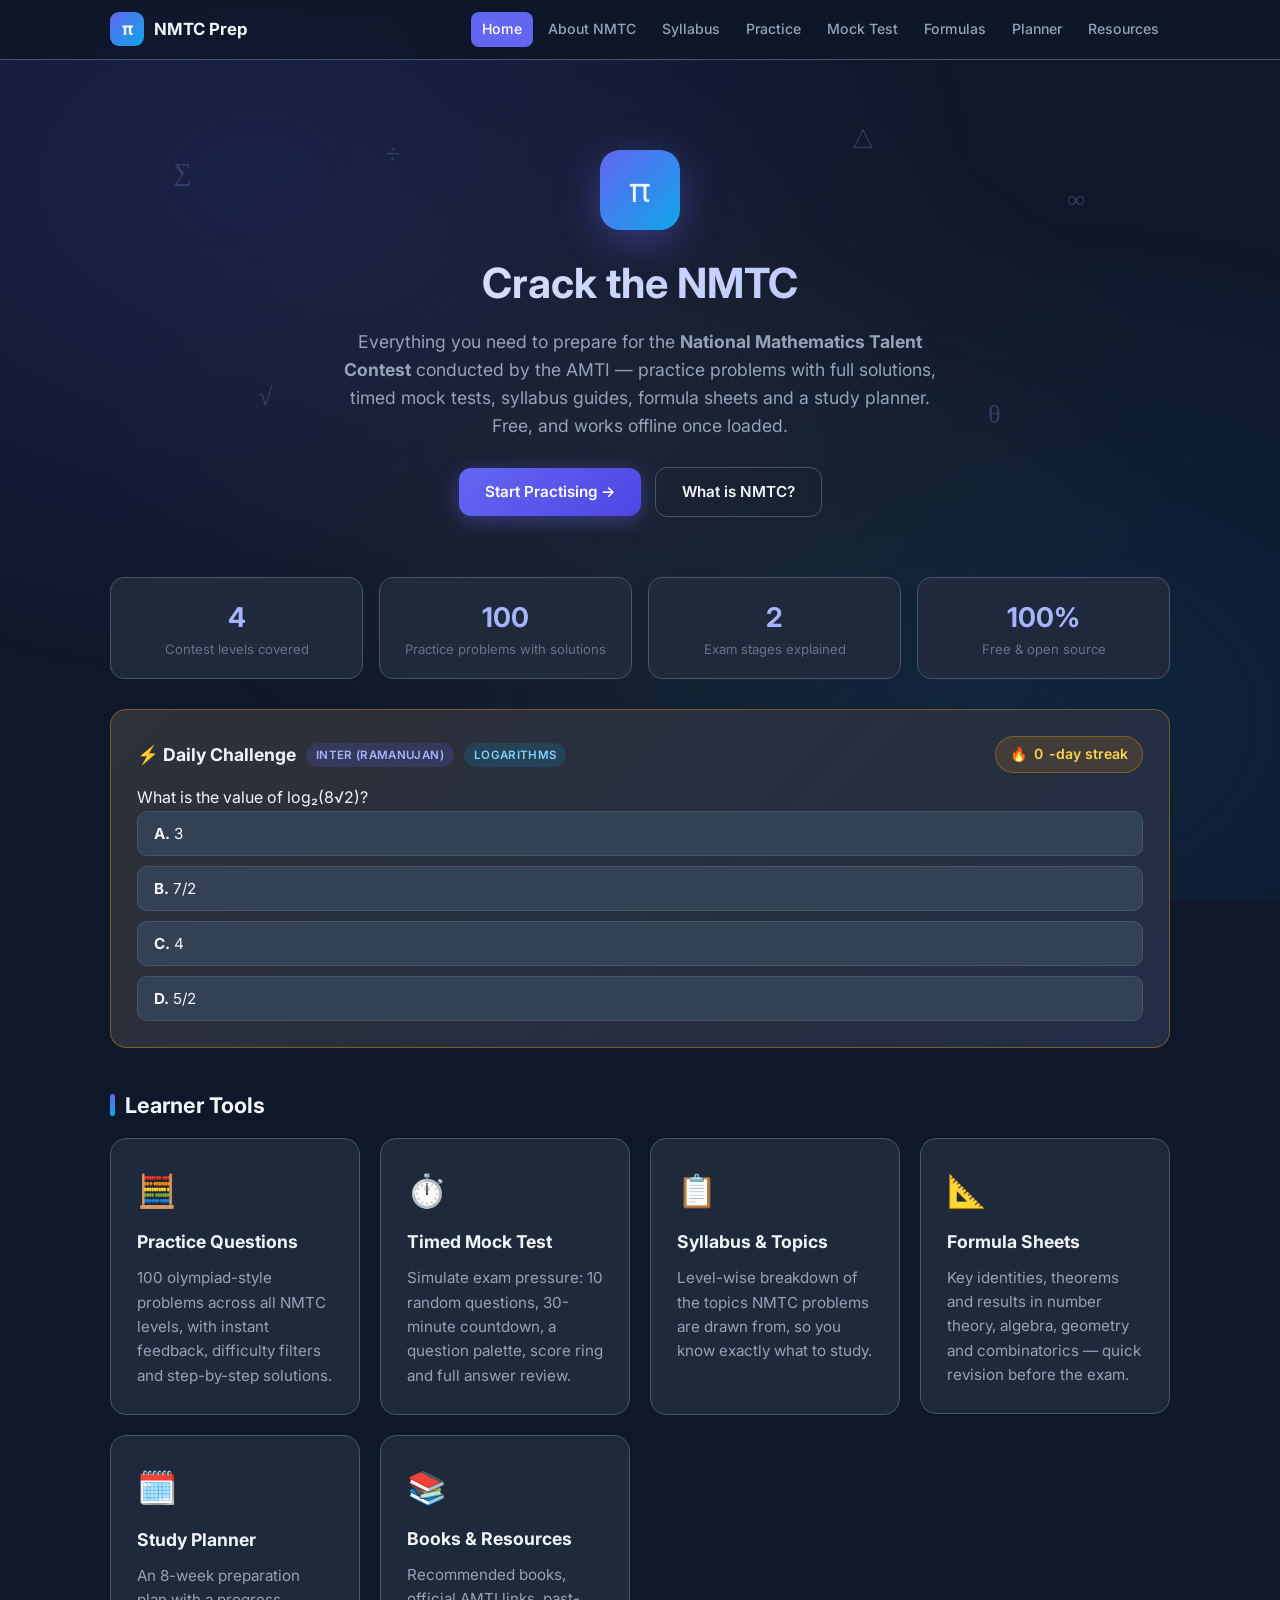
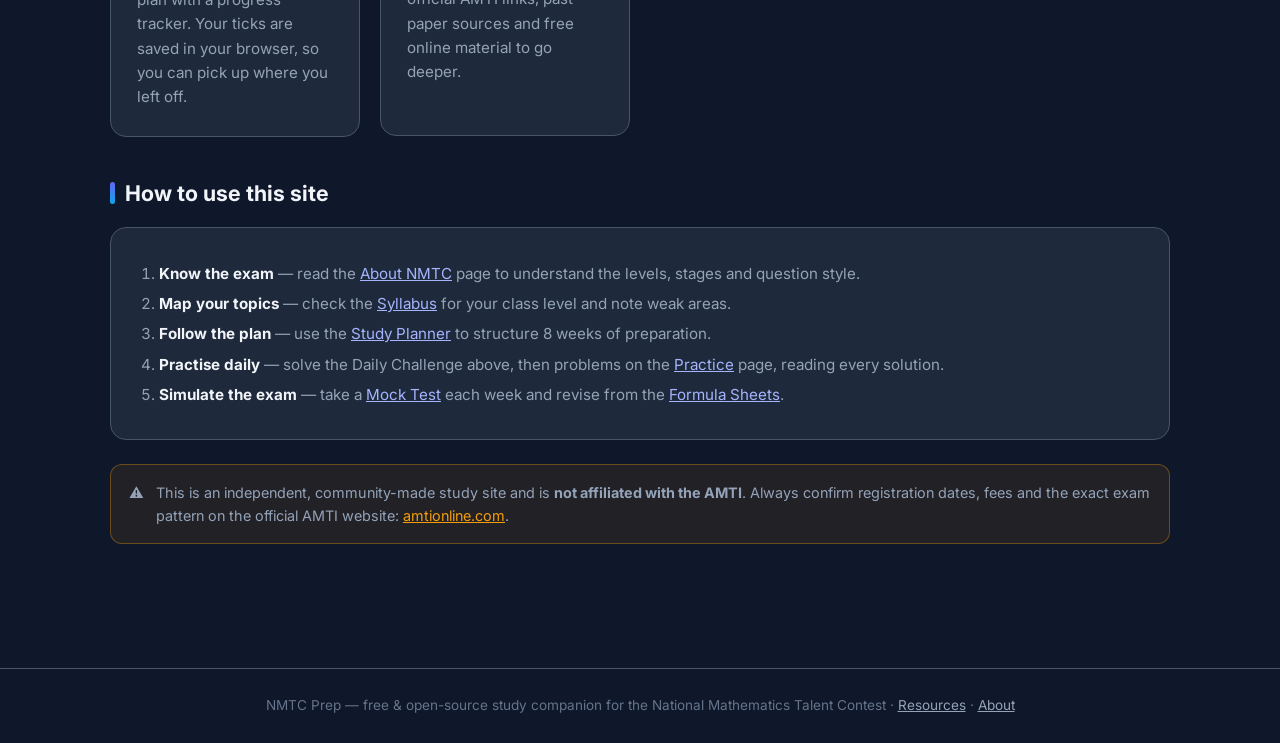
==== commit 57f4f80c: "Expand question bank to 100 and add engagement layer Question bank (js/questions.js): - Grow from 48" ====
--- a/index.html
+++ b/index.html
@@ -6,7 +6,7 @@
     <meta name="viewport" content="width=device-width, initial-scale=1.0">
     <title>NMTC Prep — National Mathematics Talent Contest Preparation</title>
     <meta name="description"
-        content="Free tools and resources to prepare for the NMTC (National Mathematics Talent Contest) by AMTI — practice questions, mock tests, syllabus, formula sheets and a study planner.">
+        content="Free tools and resources to prepare for the NMTC (National Mathematics Talent Contest) by AMTI — 100 practice questions, mock tests, syllabus, formula sheets and a study planner.">
     <link href="https://fonts.googleapis.com/css2?family=Inter:wght@300;400;500;600;700&display=swap" rel="stylesheet">
     <link rel="stylesheet" href="css/style.css">
     <link rel="icon" href="data:image/svg+xml,<svg xmlns=%27http://www.w3.org/2000/svg%27 viewBox=%270 0 100 100%27><text y=%27.9em%27 font-size=%2790%27 fill=%27%23a5b4fc%27>π</text></svg>">
@@ -33,6 +33,12 @@
 
     <div class="container">
         <section class="hero">
+            <span class="float-sym" style="left: 6%; top: 12%;">∑</span>
+            <span class="float-sym" style="left: 14%; top: 62%; animation-delay: -2s;">√</span>
+            <span class="float-sym" style="right: 8%; top: 18%; animation-delay: -4s;">∞</span>
+            <span class="float-sym" style="right: 16%; top: 66%; animation-delay: -1s;">θ</span>
+            <span class="float-sym" style="left: 26%; top: 8%; animation-delay: -3s;">÷</span>
+            <span class="float-sym" style="right: 28%; top: 4%; animation-delay: -5s;">△</span>
             <div class="logo">π</div>
             <h1>Crack the NMTC</h1>
             <p class="tagline">Everything you need to prepare for the <strong>National Mathematics Talent
@@ -44,21 +50,35 @@
 
         <div class="stats-strip">
             <div class="stat">
-                <div class="num">4</div>
+                <div class="num" data-count="4">0</div>
                 <div class="lbl">Contest levels covered</div>
             </div>
             <div class="stat">
-                <div class="num">48+</div>
+                <div class="num" data-count="100">0</div>
                 <div class="lbl">Practice problems with solutions</div>
             </div>
             <div class="stat">
-                <div class="num">2</div>
+                <div class="num" data-count="2">0</div>
                 <div class="lbl">Exam stages explained</div>
             </div>
             <div class="stat">
-                <div class="num">100%</div>
+                <div class="num" data-count="100" data-suffix="%">0%</div>
                 <div class="lbl">Free &amp; open source</div>
             </div>
+        </div>
+
+        <div class="card daily-card" id="daily-card">
+            <div class="daily-head">
+                <h3>⚡ Daily Challenge</h3>
+                <span class="badge" id="daily-level"></span>
+                <span class="badge topic" id="daily-topic"></span>
+                <span class="spacer" style="flex:1"></span>
+                <span class="streak-chip" id="daily-streak" title="Days in a row you solved the daily challenge">🔥
+                    <span id="daily-streak-num">0</span>-day streak</span>
+            </div>
+            <div class="q-text" id="daily-q"></div>
+            <div class="options" id="daily-options"></div>
+            <div id="daily-done"></div>
         </div>
 
         <h2 class="section-title">Learner Tools</h2>
@@ -66,14 +86,14 @@
             <a class="card tool-card" href="practice.html">
                 <span class="tool-icon">🧮</span>
                 <h3>Practice Questions</h3>
-                <p>Olympiad-style problems for every NMTC level, with instant feedback and step-by-step
-                    solutions. Filter by level and topic.</p>
+                <p>100 olympiad-style problems across all NMTC levels, with instant feedback, difficulty
+                    filters and step-by-step solutions.</p>
             </a>
             <a class="card tool-card" href="mock-test.html">
                 <span class="tool-icon">⏱️</span>
                 <h3>Timed Mock Test</h3>
-                <p>Simulate exam pressure: 10 random questions, 30-minute countdown, auto-submit, score card
-                    and full answer review.</p>
+                <p>Simulate exam pressure: 10 random questions, 30-minute countdown, a question palette,
+                    score ring and full answer review.</p>
             </a>
             <a class="card tool-card" href="syllabus.html">
                 <span class="tool-icon">📋</span>
@@ -110,8 +130,8 @@
                     class level and note weak areas.</li>
                 <li><strong>Follow the plan</strong> — use the <a href="planner.html">Study Planner</a> to
                     structure 8 weeks of preparation.</li>
-                <li><strong>Practise daily</strong> — solve problems on the <a href="practice.html">Practice</a>
-                    page and read every solution, even when you get the answer right.</li>
+                <li><strong>Practise daily</strong> — solve the Daily Challenge above, then problems on the
+                    <a href="practice.html">Practice</a> page, reading every solution.</li>
                 <li><strong>Simulate the exam</strong> — take a <a href="mock-test.html">Mock Test</a> each week
                     and revise from the <a href="formulas.html">Formula Sheets</a>.</li>
             </ol>
@@ -130,6 +150,80 @@
         NMTC Prep — free &amp; open-source study companion for the National Mathematics Talent Contest ·
         <a href="resources.html">Resources</a> · <a href="about.html">About</a>
     </footer>
+
+    <script src="js/questions.js"></script>
+    <script src="js/ui.js"></script>
+    <script>
+        (function () {
+            /* Daily challenge: one question per calendar day, same for everyone,
+               with a localStorage day-streak. */
+            const KEY = 'nmtc-daily-v1';
+            let saved = {};
+            try { saved = JSON.parse(localStorage.getItem(KEY)) || {}; } catch (e) { saved = {}; }
+
+            const today = new Date();
+            const dayStamp = today.getFullYear() + '-' +
+                String(today.getMonth() + 1).padStart(2, '0') + '-' +
+                String(today.getDate()).padStart(2, '0');
+            const dayNumber = Math.floor(today.getTime() / 86400000);
+            const q = QUESTIONS[dayNumber % QUESTIONS.length];
+
+            document.getElementById('daily-level').textContent = LEVELS[q.level].name;
+            document.getElementById('daily-topic').textContent = q.topic;
+            document.getElementById('daily-q').innerHTML = q.q;
+
+            function renderStreak() {
+                document.getElementById('daily-streak-num').textContent = saved.streak || 0;
+            }
+            renderStreak();
+
+            const optWrap = document.getElementById('daily-options');
+            const doneEl = document.getElementById('daily-done');
+            const card = document.getElementById('daily-card');
+
+            function showSolved(right, chosen) {
+                optWrap.querySelectorAll('.option').forEach((b, i) => {
+                    b.disabled = true;
+                    if (i === q.answer) b.classList.add('correct');
+                    else if (i === chosen && !right) b.classList.add('wrong');
+                });
+                doneEl.innerHTML = '<div class="solution-box"><b>' +
+                    (right ? '✓ Solved! Come back tomorrow for the next one.' : '✗ Not quite — tomorrow is a fresh start.') +
+                    '</b> ' + q.solution + '</div>';
+            }
+
+            q.options.forEach((opt, oi) => {
+                const b = document.createElement('button');
+                b.className = 'option';
+                b.innerHTML = '<strong>' + String.fromCharCode(65 + oi) + '.</strong> ' + opt;
+                b.addEventListener('click', () => {
+                    const right = oi === q.answer;
+                    if (right) {
+                        // continue streak only if last solve was yesterday (or first ever)
+                        const yesterday = new Date(today.getTime() - 86400000);
+                        const yStamp = yesterday.getFullYear() + '-' +
+                            String(yesterday.getMonth() + 1).padStart(2, '0') + '-' +
+                            String(yesterday.getDate()).padStart(2, '0');
+                        saved.streak = (saved.lastSolved === yStamp) ? (saved.streak || 0) + 1 : 1;
+                        saved.lastSolved = dayStamp;
+                        sparkleBurst(card);
+                    }
+                    saved.lastTried = dayStamp;
+                    saved.lastResult = right;
+                    saved.lastChoice = oi;
+                    localStorage.setItem(KEY, JSON.stringify(saved));
+                    renderStreak();
+                    showSolved(right, oi);
+                });
+                optWrap.appendChild(b);
+            });
+
+            // Already attempted today? Show the outcome instead of letting them re-answer.
+            if (saved.lastTried === dayStamp) {
+                showSolved(saved.lastResult, saved.lastChoice);
+            }
+        })();
+    </script>
 </body>
 
 </html>
--- a/css/style.css
+++ b/css/style.css
@@ -458,3 +458,228 @@
     .page-header h1 { font-size: 1.7rem; }
     .sticky-bar { top: 110px; }
 }
+
+/* ============ Engagement layer ============ */
+
+/* ---------- Entrance animation ---------- */
+@keyframes fadeUp {
+    from { opacity: 0; transform: translateY(18px); }
+    to { opacity: 1; transform: translateY(0); }
+}
+
+.reveal { opacity: 0; }
+.reveal.in { animation: fadeUp 0.55s ease forwards; }
+
+@media (prefers-reduced-motion: reduce) {
+    .reveal { opacity: 1; }
+    .reveal.in { animation: none; }
+    * { animation-duration: 0.01ms !important; transition-duration: 0.01ms !important; }
+}
+
+/* ---------- Difficulty badges ---------- */
+.badge.easy { background: rgba(16, 185, 129, 0.16); color: #6ee7b7; }
+.badge.medium { background: rgba(245, 158, 11, 0.16); color: #fcd34d; }
+.badge.hard { background: rgba(239, 68, 68, 0.16); color: #fca5a5; }
+
+/* ---------- Buttons & options: press feedback ---------- */
+.btn:active, .option:active:not(:disabled), .pill:active { transform: scale(0.97); }
+
+.option { position: relative; }
+
+@keyframes popCorrect {
+    0% { transform: scale(1); }
+    45% { transform: scale(1.03); }
+    100% { transform: scale(1); }
+}
+
+@keyframes shakeWrong {
+    0%, 100% { transform: translateX(0); }
+    25% { transform: translateX(-5px); }
+    75% { transform: translateX(5px); }
+}
+
+.option.correct { animation: popCorrect 0.35s ease; }
+.option.wrong { animation: shakeWrong 0.3s ease; }
+
+/* ---------- Sparkle burst on correct answers ---------- */
+.sparkle {
+    position: absolute;
+    font-size: 1rem;
+    pointer-events: none;
+    animation: sparkleFly 0.8s ease-out forwards;
+    z-index: 5;
+}
+
+@keyframes sparkleFly {
+    from { opacity: 1; transform: translate(0, 0) scale(0.6); }
+    to { opacity: 0; transform: translate(var(--dx, 0), var(--dy, -60px)) scale(1.25); }
+}
+
+/* ---------- Streak chip ---------- */
+.streak-chip {
+    display: inline-flex;
+    align-items: center;
+    gap: 6px;
+    padding: 6px 14px;
+    border-radius: 999px;
+    background: rgba(245, 158, 11, 0.14);
+    border: 1px solid rgba(245, 158, 11, 0.35);
+    color: #fcd34d;
+    font-weight: 600;
+    font-size: 0.88rem;
+}
+
+@keyframes streakPulse {
+    0% { transform: scale(1); }
+    40% { transform: scale(1.25); }
+    100% { transform: scale(1); }
+}
+
+.streak-chip.bump { animation: streakPulse 0.4s ease; }
+
+/* ---------- Filter toolbar ---------- */
+.filter-bar {
+    display: flex;
+    gap: 10px;
+    flex-wrap: wrap;
+    align-items: center;
+    margin-bottom: 20px;
+}
+
+.filter-bar .spacer { flex: 1; }
+
+select.select {
+    padding: 8px 14px;
+    border-radius: 999px;
+    border: 1px solid var(--border);
+    background: var(--bg-card);
+    color: var(--text-secondary);
+    font-family: inherit;
+    font-size: 0.88rem;
+    cursor: pointer;
+}
+
+select.select:focus { outline: none; border-color: var(--primary); }
+
+/* ---------- Question palette (mock test navigator) ---------- */
+.palette {
+    display: flex;
+    gap: 6px;
+    flex-wrap: wrap;
+}
+
+.palette button {
+    width: 34px;
+    height: 34px;
+    border-radius: 9px;
+    border: 1px solid var(--border);
+    background: var(--bg-input);
+    color: var(--text-secondary);
+    font-family: inherit;
+    font-size: 0.8rem;
+    font-weight: 600;
+    cursor: pointer;
+    transition: all 0.15s;
+}
+
+.palette button:hover { border-color: var(--primary); color: var(--text-primary); }
+
+.palette button.answered {
+    background: var(--primary);
+    border-color: var(--primary);
+    color: #fff;
+}
+
+/* ---------- Score ring ---------- */
+.ring-wrap {
+    position: relative;
+    width: 150px;
+    height: 150px;
+    margin: 14px auto;
+}
+
+.ring-wrap svg { transform: rotate(-90deg); }
+
+.ring-track { fill: none; stroke: var(--bg-input); stroke-width: 11; }
+
+.ring-value {
+    fill: none;
+    stroke: var(--primary);
+    stroke-width: 11;
+    stroke-linecap: round;
+    transition: stroke-dashoffset 1s ease;
+}
+
+.ring-center {
+    position: absolute;
+    inset: 0;
+    display: flex;
+    flex-direction: column;
+    align-items: center;
+    justify-content: center;
+}
+
+.ring-center .big { font-size: 1.9rem; font-weight: 700; color: var(--text-primary); line-height: 1.1; }
+.ring-center .small { font-size: 0.78rem; color: var(--text-muted); }
+
+/* ---------- Daily challenge ---------- */
+.daily-card {
+    border: 1px solid rgba(245, 158, 11, 0.4);
+    background:
+        linear-gradient(135deg, rgba(245, 158, 11, 0.07) 0%, rgba(99, 102, 241, 0.06) 100%),
+        var(--bg-card);
+}
+
+.daily-card .daily-head {
+    display: flex;
+    align-items: center;
+    gap: 10px;
+    flex-wrap: wrap;
+    margin-bottom: 12px;
+}
+
+.daily-card .daily-head h3 { margin: 0; }
+
+/* ---------- Floating hero symbols ---------- */
+.hero { position: relative; }
+
+.float-sym {
+    position: absolute;
+    font-size: 1.6rem;
+    color: var(--primary-light);
+    opacity: 0.22;
+    pointer-events: none;
+    user-select: none;
+    animation: symFloat 7s ease-in-out infinite;
+    font-family: 'Cambria Math', Cambria, Georgia, serif;
+}
+
+@keyframes symFloat {
+    0%, 100% { transform: translateY(0) rotate(-6deg); }
+    50% { transform: translateY(-16px) rotate(6deg); }
+}
+
+@media (max-width: 640px) {
+    .float-sym { display: none; }
+}
+
+/* ---------- Practice progress line ---------- */
+.practice-progress {
+    display: flex;
+    align-items: center;
+    gap: 12px;
+    flex: 1;
+    min-width: 200px;
+}
+
+.practice-progress .progress-track { flex: 1; }
+.practice-progress .count { font-size: 0.85rem; color: var(--text-secondary); white-space: nowrap; }
+
+/* ---------- Empty state ---------- */
+.empty-state {
+    text-align: center;
+    padding: 40px 20px;
+    color: var(--text-muted);
+}
+
+.empty-state .glyph { font-size: 2.4rem; display: block; margin-bottom: 10px; }
